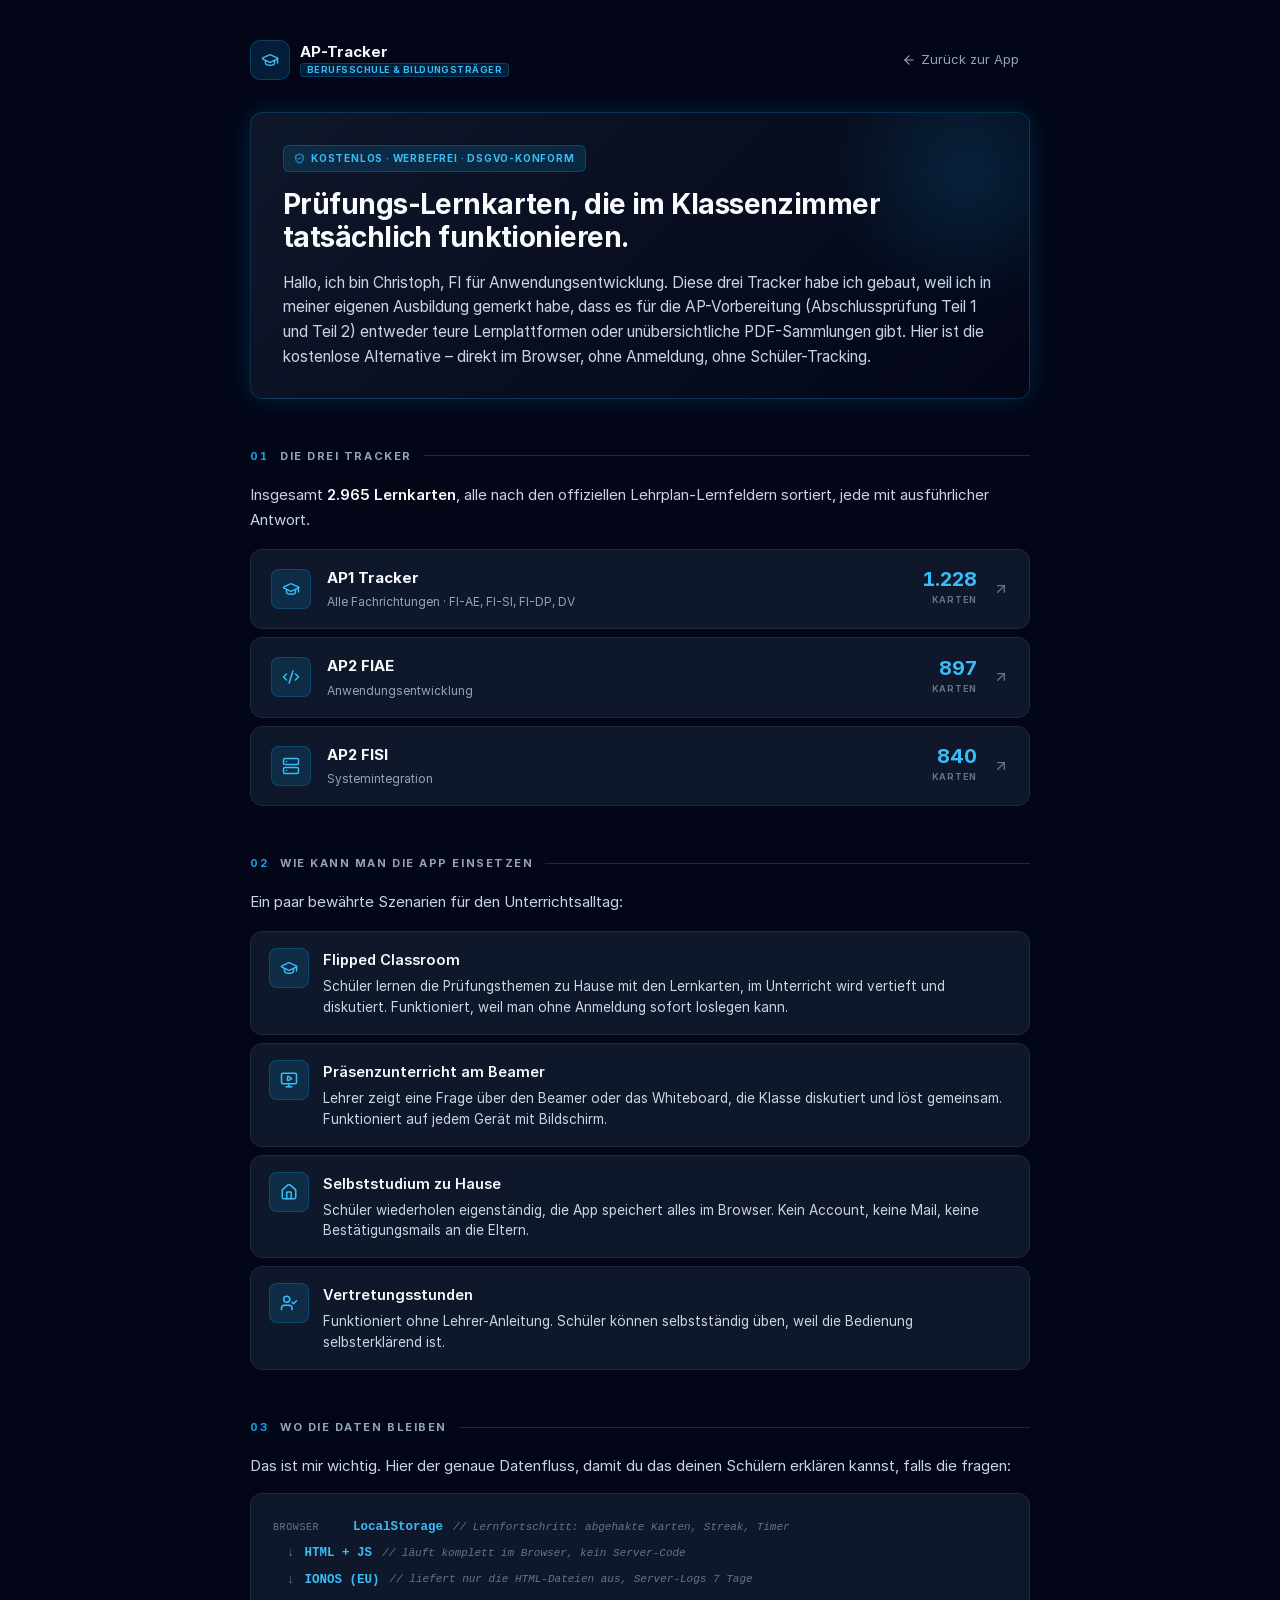
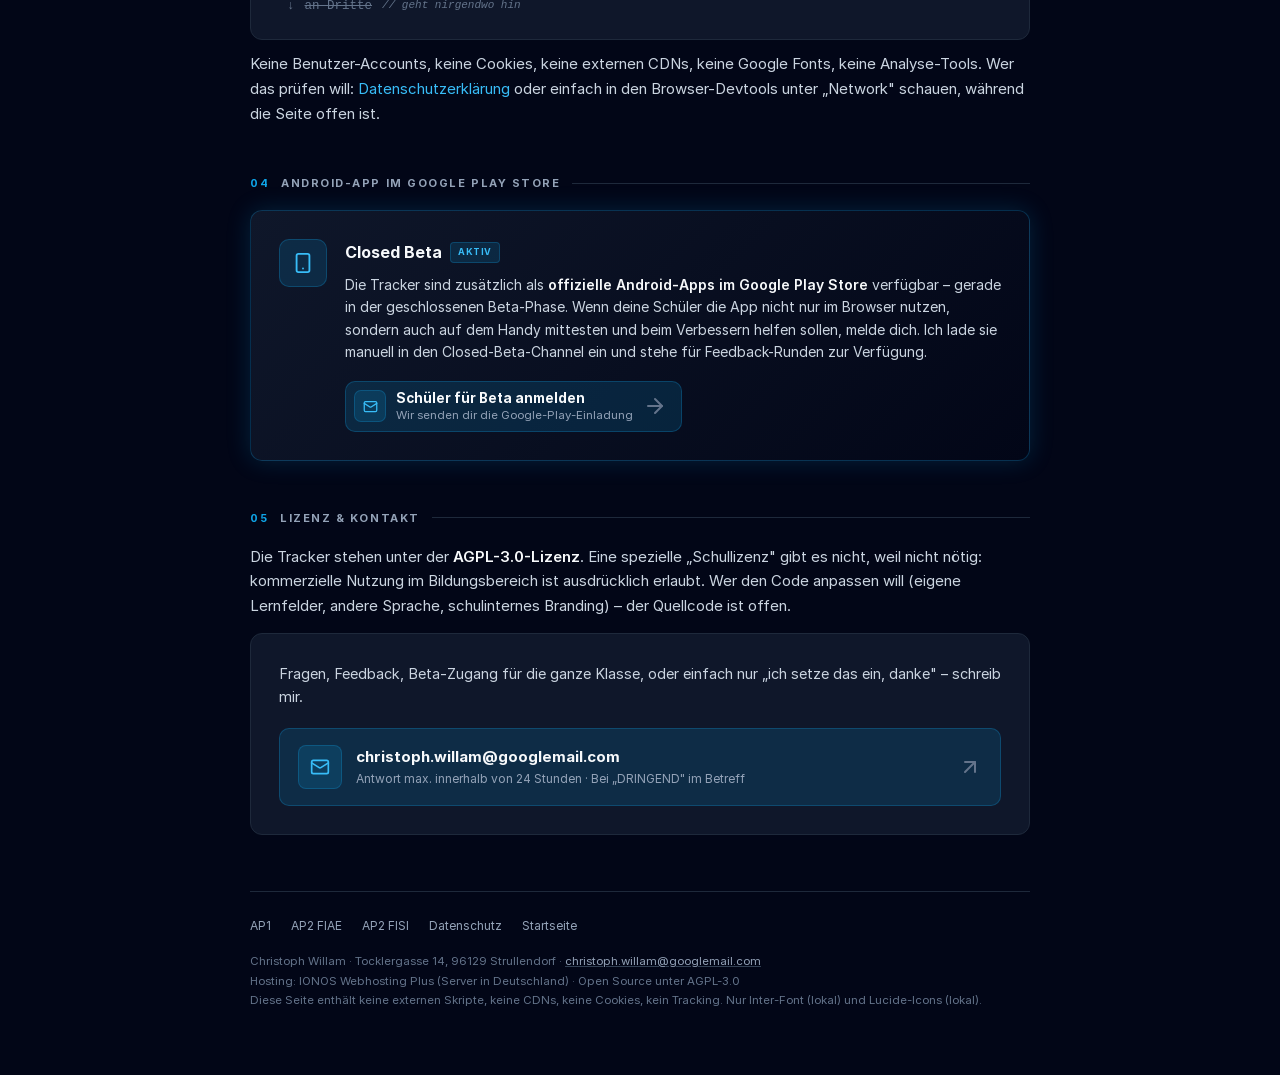
==== bildungseinrichtungen.html @ 8736fc3e "feat(legal+infra): IHK-audit, bildungseinrichtungen.html, Bug-Button + Issue-Templates IHK-Audit (al" ====
<!DOCTYPE html>
<html lang="de">
<head>
    <meta charset="UTF-8">
    <meta name="viewport" content="width=device-width, initial-scale=1.0">
    <title>AP-Tracker für Berufsschulen & Bildungsträger</title>
    <meta name="description" content="Kostenlose, werbefreie Prüfungs-Lernkarten für den Berufsschul-Unterricht. 1.228 AP1-Fragen, 897 AP2-FIAE, 840 AP2-FISI. Open Source, DSGVO-konform, läuft komplett im Browser.">
    <meta name="author" content="Christoph Willam">
    <style>
        @font-face {
            font-family: 'Inter';
            font-style: normal;
            font-weight: 400;
            font-display: swap;
            src: url('assets/fonts/Inter-Regular.woff2') format('woff2');
        }
        @font-face {
            font-family: 'Inter';
            font-style: normal;
            font-weight: 600;
            font-display: swap;
            src: url('assets/fonts/Inter-SemiBold.woff2') format('woff2');
        }
        @font-face {
            font-family: 'Inter';
            font-style: normal;
            font-weight: 700;
            font-display: swap;
            src: url('assets/fonts/Inter-Bold.woff2') format('woff2');
        }

        * { box-sizing: border-box; }

        :root {
            --bg: #020617;
            --card: #0f172a;
            --card-2: #131a2a;
            --border: #1e293b;
            --border-2: #334155;
            --text: #f8fafc;
            --text-muted: #cbd5e1;
            --text-dim: #94a3b8;
            --text-faint: #64748b;
            --accent: #0ea5e9;
            --accent-2: #38bdf8;
            --accent-3: #7dd3fc;
            --accent-bg: rgba(14, 165, 233, 0.15);
            --accent-bg-2: rgba(14, 165, 233, 0.22);
            --accent-border-2: rgba(14, 165, 233, 0.25);
            --accent-glow: rgba(14, 165, 233, 0.18);
        }

        html, body {
            background-color: var(--bg);
            color: var(--text);
        }

        body {
            font-family: 'Inter', -apple-system, BlinkMacSystemFont, sans-serif;
            font-size: 15px;
            line-height: 1.65;
            margin: 0;
            padding: 0;
            -webkit-font-smoothing: antialiased;
        }

        .container {
            max-width: 820px;
            margin: 0 auto;
            padding: 40px 20px 64px;
        }

        /* === Unified icon-box (matches AP1 tracker) === */
        .icon-box {
            width: 40px;
            height: 40px;
            background: var(--accent-bg);
            border: 1px solid var(--accent-border-2);
            border-radius: 8px;
            display: flex;
            align-items: center;
            justify-content: center;
            color: var(--accent-2);
            flex-shrink: 0;
        }
        .icon-box svg { width: 18px; height: 18px; }
        .icon-box.compact { width: 28px; height: 28px; border-radius: 6px; }
        .icon-box.compact svg { width: 14px; height: 14px; }

        /* === Top bar - matches AP1 tracker logo style === */
        .topbar {
            display: flex;
            align-items: center;
            justify-content: space-between;
            gap: 12px;
            margin-bottom: 32px;
        }
        .topbar .brand {
            display: flex;
            align-items: center;
            gap: 10px;
            color: var(--text);
            text-decoration: none;
        }
        .topbar .brand .icon {
            width: 40px;
            height: 40px;
            background: var(--accent-bg);
            border: 1px solid var(--accent-border-2);
            border-radius: 10px;
            display: flex;
            align-items: center;
            justify-content: center;
            color: var(--accent-2);
        }
        .topbar .brand .icon svg { width: 18px; height: 18px; }
        .topbar .brand .text { display: flex; flex-direction: column; line-height: 1.2; }
        .topbar .brand .name {
            font-weight: 700;
            font-size: 15px;
            color: var(--text);
        }
        .topbar .brand .badge {
            display: inline-block;
            padding: 1px 6px;
            background: var(--accent-bg);
            border: 1px solid var(--accent-border-2);
            color: var(--accent-2);
            border-radius: 4px;
            font-size: 9px;
            font-weight: 800;
            text-transform: uppercase;
            letter-spacing: 0.05em;
            margin-top: 2px;
            align-self: flex-start;
        }
        .topbar .back {
            color: var(--text-dim);
            text-decoration: none;
            font-size: 13px;
            display: inline-flex;
            align-items: center;
            gap: 5px;
            padding: 6px 10px;
            border-radius: 6px;
            border: 1px solid transparent;
        }
        .topbar .back:hover { color: var(--text); border-color: var(--border); }
        .topbar .back svg { width: 14px; height: 14px; }

        /* === Hero === */
        .hero {
            background: linear-gradient(135deg, #0f172a 0%, #020617 100%);
            border: 1px solid var(--accent-border-2);
            border-radius: 12px;
            padding: 32px 32px 28px;
            margin-bottom: 48px;
            box-shadow: 0 0 24px var(--accent-glow);
            position: relative;
            overflow: hidden;
        }
        .hero::before {
            content: '';
            position: absolute;
            top: -80px;
            right: -80px;
            width: 280px;
            height: 280px;
            background: radial-gradient(circle, rgba(14, 165, 233, 0.15) 0%, transparent 70%);
            pointer-events: none;
        }
        .hero .label {
            display: inline-flex;
            align-items: center;
            gap: 6px;
            padding: 4px 10px;
            background: var(--accent-bg);
            border: 1px solid var(--accent-border-2);
            color: var(--accent-2);
            border-radius: 6px;
            font-size: 10px;
            font-weight: 800;
            text-transform: uppercase;
            letter-spacing: 0.08em;
            margin-bottom: 16px;
            position: relative;
        }
        .hero .label svg { width: 11px; height: 11px; }
        .hero h1 {
            font-size: 28px;
            font-weight: 700;
            line-height: 1.2;
            letter-spacing: -0.02em;
            margin: 0 0 16px 0;
            color: var(--text);
            position: relative;
        }
        .hero .lede {
            font-size: 15.5px;
            line-height: 1.6;
            color: var(--text-muted);
            margin: 0;
            position: relative;
        }
        .hero .lede strong { color: var(--text); font-weight: 600; }

        /* === Section base === */
        section {
            margin-top: 48px;
        }
        section h2 {
            font-size: 11px;
            font-weight: 800;
            letter-spacing: 0.14em;
            text-transform: uppercase;
            color: var(--text-dim);
            margin: 0 0 18px 0;
            display: flex;
            align-items: center;
            gap: 12px;
        }
        section h2::after {
            content: '';
            flex: 1;
            height: 1px;
            background: var(--border);
        }
        section h2 .num {
            color: var(--accent);
            font-variant-numeric: tabular-nums;
        }
        section p {
            color: var(--text-muted);
            margin: 0 0 14px 0;
        }
        section p strong { color: var(--text); font-weight: 600; }
        section a {
            color: var(--accent-2);
            text-decoration: none;
        }
        section a:hover { color: var(--accent-3); text-decoration: underline; }

        /* === Tracker list === */
        .tracker-list {
            display: flex;
            flex-direction: column;
            gap: 8px;
        }
        a.tracker-item {
            background-color: var(--card);
            border: 1px solid var(--border);
            border-radius: 12px;
            padding: 16px 20px;
            display: grid;
            grid-template-columns: 40px 1fr auto auto;
            align-items: center;
            gap: 16px;
            text-decoration: none;
            color: inherit;
            transition: all 0.2s;
        }
        a.tracker-item:hover {
            border-color: var(--accent-border-2);
            background-color: var(--card-2);
        }
        a.tracker-item:hover .arrow { color: var(--accent-2); }
        .tracker-item .name {
            font-weight: 700;
            color: var(--text);
            font-size: 15px;
        }
        .tracker-item .name small {
            display: block;
            font-weight: 400;
            color: var(--text-dim);
            font-size: 12px;
            margin-top: 2px;
        }
        .tracker-item .count {
            text-align: right;
            font-variant-numeric: tabular-nums;
        }
        .tracker-item .count .num {
            display: block;
            font-size: 20px;
            font-weight: 700;
            color: var(--accent-2);
            line-height: 1;
        }
        .tracker-item .count .lbl {
            display: block;
            font-size: 9px;
            font-weight: 700;
            color: var(--text-faint);
            text-transform: uppercase;
            letter-spacing: 0.08em;
            margin-top: 4px;
        }
        .tracker-item .arrow {
            color: var(--text-faint);
            display: flex;
            transition: all 0.2s;
        }
        .tracker-item .arrow svg { width: 16px; height: 16px; }

        /* === Scenarios === */
        .scenarios {
            display: flex;
            flex-direction: column;
            gap: 8px;
        }
        .scenario {
            background-color: var(--card);
            border: 1px solid var(--border);
            border-radius: 12px;
            padding: 16px 18px;
            display: grid;
            grid-template-columns: 40px 1fr;
            gap: 14px;
            align-items: start;
        }
        .scenario h4 {
            margin: 0 0 4px 0;
            font-size: 14.5px;
            font-weight: 600;
            color: var(--text);
        }
        .scenario p {
            margin: 0;
            font-size: 13.5px;
            color: var(--text-muted);
            line-height: 1.55;
        }

        /* === Data flow === */
        .dataflow {
            background-color: var(--card);
            border: 1px solid var(--border);
            border-radius: 12px;
            padding: 20px 22px;
            margin: 12px 0;
            font-family: ui-monospace, SFMono-Regular, Menlo, Monaco, "Cascadia Code", "Courier New", monospace;
            font-size: 12.5px;
            line-height: 2.1;
            color: var(--text-muted);
            overflow-x: auto;
        }
        .dataflow .row {
            display: flex;
            align-items: center;
            gap: 10px;
            white-space: nowrap;
        }
        .dataflow .row.indent { padding-left: 14px; }
        .dataflow .arrow { color: var(--text-faint); }
        .dataflow .here { color: var(--accent-2); font-weight: 600; }
        .dataflow .away {
            color: var(--text-faint);
            text-decoration: line-through;
            text-decoration-color: var(--text-faint);
        }
        .dataflow .lbl {
            color: var(--text-faint);
            font-size: 10px;
            text-transform: uppercase;
            letter-spacing: 0.06em;
            min-width: 70px;
            display: inline-block;
        }
        .dataflow .desc {
            color: var(--text-faint);
            font-size: 11px;
            font-style: italic;
        }

        /* === Google Play section === */
        .play-section {
            background: linear-gradient(135deg, #0f172a 0%, #020617 100%);
            border: 1px solid var(--accent-border-2);
            border-radius: 12px;
            padding: 28px;
            display: grid;
            grid-template-columns: 48px 1fr;
            gap: 18px;
            align-items: start;
            box-shadow: 0 0 24px var(--accent-glow);
        }
        .play-section .icon-box { width: 48px; height: 48px; border-radius: 10px; }
        .play-section .icon-box svg { width: 22px; height: 22px; }
        .play-section h3 {
            margin: 0 0 8px 0;
            font-size: 16px;
            font-weight: 700;
            color: var(--text);
            display: flex;
            align-items: center;
            gap: 8px;
            flex-wrap: wrap;
        }
        .play-section h3 .tag {
            display: inline-block;
            padding: 2px 7px;
            background: var(--accent-bg);
            border: 1px solid var(--accent-border-2);
            color: var(--accent-2);
            border-radius: 4px;
            font-size: 9px;
            font-weight: 800;
            text-transform: uppercase;
            letter-spacing: 0.06em;
        }
        .play-section p {
            margin: 0 0 18px 0;
            font-size: 14px;
            color: var(--text-muted);
            line-height: 1.6;
        }
        .play-section p strong { color: var(--text); font-weight: 600; }

        /* === Contact === */
        .contact {
            background-color: var(--card);
            border: 1px solid var(--border);
            border-radius: 12px;
            padding: 28px;
            display: flex;
            flex-direction: column;
            gap: 20px;
        }
        .contact-text { margin: 0; }
        .contact-text p { margin: 0; color: var(--text-muted); font-size: 14.5px; line-height: 1.6; }
        .contact-cta {
            display: flex;
            align-items: center;
            gap: 14px;
            padding: 16px 18px;
            background: var(--accent-bg);
            border: 1px solid var(--accent-border-2);
            border-radius: 10px;
            text-decoration: none;
            color: var(--text);
            transition: all 0.2s;
            min-width: 0;
        }
        .contact-cta:hover {
            background: var(--accent-bg-2);
            border-color: var(--accent-2);
            text-decoration: none;
            transform: translateY(-1px);
        }
        .contact-cta .icon-box { width: 44px; height: 44px; border-radius: 8px; flex-shrink: 0; }
        .contact-cta .icon-box svg { width: 20px; height: 20px; }
        .contact-cta-text {
            flex: 1;
            min-width: 0;
            display: flex;
            flex-direction: column;
            line-height: 1.3;
        }
        .contact-cta .title {
            font-size: 15px;
            font-weight: 700;
            color: var(--text);
            word-break: break-all;
        }
        .contact-cta .sub {
            font-size: 12px;
            color: var(--text-dim);
            margin-top: 4px;
            line-height: 1.4;
        }
        .contact-cta .arrow {
            color: var(--text-faint);
            transition: all 0.2s;
            flex-shrink: 0;
        }
        .contact-cta .arrow svg { width: 18px; height: 18px; }
        .contact-cta:hover .arrow { color: var(--accent-2); transform: translateX(2px); }

        /* === Unified action button (small, same style for both) === */
        .action {
            display: inline-flex;
            align-items: center;
            gap: 10px;
            padding: 8px 14px 8px 8px;
            background: var(--accent-bg);
            border: 1px solid var(--accent-border-2);
            border-radius: 10px;
            text-decoration: none;
            color: var(--text);
            transition: all 0.2s;
            font-size: 13px;
            font-weight: 600;
        }
        .action:hover {
            background: var(--accent-bg-2);
            border-color: var(--accent-2);
            text-decoration: none;
        }
        .action .icon-box { width: 32px; height: 32px; border-radius: 7px; }
        .action .icon-box svg { width: 15px; height: 15px; }
        .action .text {
            display: flex;
            flex-direction: column;
            line-height: 1.25;
        }
        .action .title { font-size: 13.5px; font-weight: 700; color: var(--text); }
        .action .sub { font-size: 11.5px; font-weight: 400; color: var(--text-dim); margin-top: 1px; }
        .action .arrow { color: var(--text-faint); transition: all 0.2s; flex-shrink: 0; }
        .action .arrow svg { width: 14px; height: 14px; }
        .action:hover .arrow { color: var(--accent-2); transform: translateX(2px); }

        /* === Footer === */
        footer {
            margin-top: 56px;
            padding-top: 24px;
            border-top: 1px solid var(--border);
            font-size: 12px;
            color: var(--text-dim);
        }
        footer .links {
            display: flex;
            flex-wrap: wrap;
            gap: 8px 20px;
            margin-bottom: 16px;
        }
        footer .links a {
            color: var(--text-dim);
            text-decoration: none;
        }
        footer .links a:hover { color: var(--text); }
        footer .meta {
            color: var(--text-faint);
            line-height: 1.7;
            font-size: 11.5px;
        }
        footer .meta a { color: var(--text-dim); text-decoration: underline; text-decoration-color: var(--border-2); }
        footer .meta a:hover { color: var(--text-muted); }

        @media (max-width: 640px) {
            .container { padding: 24px 14px 40px; }
            .topbar { flex-direction: column; align-items: flex-start; gap: 10px; }
            .hero { padding: 24px 20px 20px; }
            .hero h1 { font-size: 23px; }
            .hero .lede { font-size: 14.5px; }
            a.tracker-item { grid-template-columns: 40px 1fr; padding: 12px 14px; gap: 12px; }
            .tracker-item .count { grid-column: 2 / 3; text-align: left; }
            .tracker-item .count .num { display: inline-block; }
            .tracker-item .count .lbl { display: inline-block; margin-left: 6px; }
            .tracker-item .arrow { display: none; }
            .dataflow { font-size: 11.5px; padding: 14px 16px; }
            .scenario { padding: 12px 14px; }
            .play-section { padding: 20px; grid-template-columns: 40px 1fr; gap: 14px; }
            .play-section .icon-box { width: 40px; height: 40px; }
            .play-section .icon-box svg { width: 18px; height: 18px; }
            .contact { padding: 20px; gap: 16px; }
            .contact-cta { padding: 14px 16px; gap: 12px; }
            .contact-cta .icon-box { width: 40px; height: 40px; }
            .contact-cta .icon-box svg { width: 18px; height: 18px; }
            .contact-cta .title { font-size: 14px; }
            .contact-cta .sub { font-size: 11.5px; }
            section h2 { font-size: 10.5px; }
        }
    </style>
</head>
<body>
    <div class="container">
        <div class="topbar">
            <a href="index.html" class="brand">
                <span class="icon"><i data-lucide="graduation-cap"></i></span>
                <span class="text">
                    <span class="name">AP-Tracker</span>
                    <span class="badge">Berufsschule &amp; Bildungsträger</span>
                </span>
            </a>
            <a href="index.html" class="back">
                <i data-lucide="arrow-left"></i> Zurück zur App
            </a>
        </div>

        <div class="hero">
            <span class="label">
                <i data-lucide="shield-check"></i>
                Kostenlos · Werbefrei · DSGVO-konform
            </span>
            <h1>Prüfungs-Lernkarten, die im Klassenzimmer tatsächlich funktionieren.</h1>
            <p class="lede">
                Hallo, ich bin Christoph, FI für Anwendungsentwicklung. Diese drei Tracker habe ich gebaut, weil ich in meiner eigenen Ausbildung gemerkt habe, dass es für die AP-Vorbereitung (Abschlussprüfung Teil 1 und Teil 2) entweder teure Lernplattformen oder unübersichtliche PDF-Sammlungen gibt. Hier ist die kostenlose Alternative – direkt im Browser, ohne Anmeldung, ohne Schüler-Tracking.
            </p>
        </div>

        <section>
            <h2><span class="num">01</span>Die drei Tracker</h2>
            <p style="margin-bottom: 16px;">Insgesamt <strong>2.965 Lernkarten</strong>, alle nach den offiziellen Lehrplan-Lernfeldern sortiert, jede mit ausführlicher Antwort.</p>
            <div class="tracker-list">
                <a class="tracker-item" href="https://ap1.cwillam.de/" target="_blank" rel="noopener">
                    <div class="icon-box"><i data-lucide="graduation-cap"></i></div>
                    <div class="name">AP1 Tracker<small>Alle Fachrichtungen · FI-AE, FI-SI, FI-DP, DV</small></div>
                    <div class="count"><span class="num">1.228</span><span class="lbl">Karten</span></div>
                    <div class="arrow"><i data-lucide="arrow-up-right"></i></div>
                </a>
                <a class="tracker-item" href="https://ap2.cwillam.de/" target="_blank" rel="noopener">
                    <div class="icon-box"><i data-lucide="code-2"></i></div>
                    <div class="name">AP2 FIAE<small>Anwendungsentwicklung</small></div>
                    <div class="count"><span class="num">897</span><span class="lbl">Karten</span></div>
                    <div class="arrow"><i data-lucide="arrow-up-right"></i></div>
                </a>
                <a class="tracker-item" href="https://ap2-fisi.cwillam.de/" target="_blank" rel="noopener">
                    <div class="icon-box"><i data-lucide="server"></i></div>
                    <div class="name">AP2 FISI<small>Systemintegration</small></div>
                    <div class="count"><span class="num">840</span><span class="lbl">Karten</span></div>
                    <div class="arrow"><i data-lucide="arrow-up-right"></i></div>
                </a>
            </div>
        </section>

        <section>
            <h2><span class="num">02</span>Wie kann man die App einsetzen</h2>
            <p style="margin-bottom: 16px;">Ein paar bewährte Szenarien für den Unterrichtsalltag:</p>
            <div class="scenarios">
                <div class="scenario">
                    <div class="icon-box"><i data-lucide="graduation-cap"></i></div>
                    <div>
                        <h4>Flipped Classroom</h4>
                        <p>Schüler lernen die Prüfungsthemen zu Hause mit den Lernkarten, im Unterricht wird vertieft und diskutiert. Funktioniert, weil man ohne Anmeldung sofort loslegen kann.</p>
                    </div>
                </div>
                <div class="scenario">
                    <div class="icon-box"><i data-lucide="monitor-play"></i></div>
                    <div>
                        <h4>Präsenzunterricht am Beamer</h4>
                        <p>Lehrer zeigt eine Frage über den Beamer oder das Whiteboard, die Klasse diskutiert und löst gemeinsam. Funktioniert auf jedem Gerät mit Bildschirm.</p>
                    </div>
                </div>
                <div class="scenario">
                    <div class="icon-box"><i data-lucide="house"></i></div>
                    <div>
                        <h4>Selbststudium zu Hause</h4>
                        <p>Schüler wiederholen eigenständig, die App speichert alles im Browser. Kein Account, keine Mail, keine Bestätigungsmails an die Eltern.</p>
                    </div>
                </div>
                <div class="scenario">
                    <div class="icon-box"><i data-lucide="user-check"></i></div>
                    <div>
                        <h4>Vertretungsstunden</h4>
                        <p>Funktioniert ohne Lehrer-Anleitung. Schüler können selbstständig üben, weil die Bedienung selbsterklärend ist.</p>
                    </div>
                </div>
            </div>
        </section>

        <section>
            <h2><span class="num">03</span>Wo die Daten bleiben</h2>
            <p>Das ist mir wichtig. Hier der genaue Datenfluss, damit du das deinen Schülern erklären kannst, falls die fragen:</p>
            <div class="dataflow">
                <div class="row"><span class="lbl">Browser</span> <span class="here">LocalStorage</span> <span class="desc">// Lernfortschritt: abgehakte Karten, Streak, Timer</span></div>
                <div class="row indent"><span class="arrow">↓</span> <span class="here">HTML + JS</span> <span class="desc">// läuft komplett im Browser, kein Server-Code</span></div>
                <div class="row indent"><span class="arrow">↓</span> <span class="here">IONOS (EU)</span> <span class="desc">// liefert nur die HTML-Dateien aus, Server-Logs 7 Tage</span></div>
                <div class="row indent"><span class="arrow">↓</span> <span class="away">an Dritte</span> <span class="desc">// geht nirgendwo hin</span></div>
            </div>
            <p>Keine Benutzer-Accounts, keine Cookies, keine externen CDNs, keine Google Fonts, keine Analyse-Tools. Wer das prüfen will: <a href="datenschutz.html">Datenschutzerklärung</a> oder einfach in den Browser-Devtools unter „Network" schauen, während die Seite offen ist.</p>
        </section>

        <section>
            <h2><span class="num">04</span>Android-App im Google Play Store</h2>
            <div class="play-section">
                <div class="icon-box"><i data-lucide="smartphone"></i></div>
                <div>
                    <h3>Closed Beta <span class="tag">Aktiv</span></h3>
                    <p>Die Tracker sind zusätzlich als <strong>offizielle Android-Apps im Google Play Store</strong> verfügbar – gerade in der geschlossenen Beta-Phase. Wenn deine Schüler die App nicht nur im Browser nutzen, sondern auch auf dem Handy mittesten und beim Verbessern helfen sollen, melde dich. Ich lade sie manuell in den Closed-Beta-Channel ein und stehe für Feedback-Runden zur Verfügung.</p>
                    <a class="action" href="mailto:christoph.willam@googlemail.com?subject=Google%20Play%20Beta%20%E2%80%93%20Sch%C3%BCler%20sollen%20mitmachen&body=Hallo%20Christoph%2C%0A%0Aich%20m%C3%B6chte%2C%20dass%20meine%20Sch%C3%BCler%20die%20AP-Tracker%20im%20Google%20Play%20Closed-Beta%20mittesten.%0A%0AMeine%20Einrichtung%3A%20%0A%0AKlassen%20%2F%20Fachrichtung%3A%20%0A%0AAnzahl%20Sch%C3%BCler%3A%20%0A%0ALiebe%20Gr%C3%BC%C3%9Fe">
                        <span class="icon-box"><i data-lucide="mail"></i></span>
                        <span class="text">
                            <span class="title">Schüler für Beta anmelden</span>
                            <span class="sub">Wir senden dir die Google-Play-Einladung</span>
                        </span>
                        <i data-lucide="arrow-right" class="arrow"></i>
                    </a>
                </div>
            </div>
        </section>

        <section>
            <h2><span class="num">05</span>Lizenz &amp; Kontakt</h2>
            <p>Die Tracker stehen unter der <strong>AGPL-3.0-Lizenz</strong>. Eine spezielle „Schullizenz" gibt es nicht, weil nicht nötig: kommerzielle Nutzung im Bildungsbereich ist ausdrücklich erlaubt. Wer den Code anpassen will (eigene Lernfelder, andere Sprache, schulinternes Branding) – der Quellcode ist offen.</p>
            <div class="contact">
                <div class="contact-text">
                    <p>Fragen, Feedback, Beta-Zugang für die ganze Klasse, oder einfach nur „ich setze das ein, danke" – schreib mir.</p>
                </div>
                <a class="contact-cta" href="mailto:christoph.willam@googlemail.com?subject=Anfrage%20Berufsschule%20%2F%20Bildungseinrichtung%20AP-Tracker&body=Hallo%20Christoph%2C%0A%0Aich%20interessiere%20mich%20f%C3%BCr%20den%20Einsatz%20der%20AP-Tracker%20im%20Unterricht.%0A%0AMeine%20Einrichtung%3A%20%0A%0AKlassen%20%2F%20Fachrichtung%3A%20%0A%0AVorhaben%20%2F%20Frage%3A%20%0A%0ALiebe%20Gr%C3%BC%C3%9Fe">
                    <div class="icon-box"><i data-lucide="mail"></i></div>
                    <div class="contact-cta-text">
                        <span class="title">christoph.willam@googlemail.com</span>
                        <span class="sub">Antwort max. innerhalb von 24 Stunden · Bei „DRINGEND" im Betreff</span>
                    </div>
                    <i data-lucide="arrow-up-right" class="arrow"></i>
                </a>
            </div>
        </section>

        <footer>
            <div class="links">
                <a href="https://ap1.cwillam.de/">AP1</a>
                <a href="https://ap2.cwillam.de/">AP2 FIAE</a>
                <a href="https://ap2-fisi.cwillam.de/">AP2 FISI</a>
                <a href="datenschutz.html">Datenschutz</a>
                <a href="index.html">Startseite</a>
            </div>
            <div class="meta">
                Christoph Willam · Tocklergasse 14, 96129 Strullendorf · <a href="mailto:christoph.willam@googlemail.com">christoph.willam@googlemail.com</a><br>
                Hosting: IONOS Webhosting Plus (Server in Deutschland) · Open Source unter AGPL-3.0<br>
                Diese Seite enthält keine externen Skripte, keine CDNs, keine Cookies, kein Tracking. Nur Inter-Font (lokal) und Lucide-Icons (lokal).
            </div>
        </footer>
    </div>

    <script src="assets/js/lucide.min.js"></script>
    <script>
        if (window.lucide) {
            lucide.createIcons();
        }
    </script>
</body>
</html>
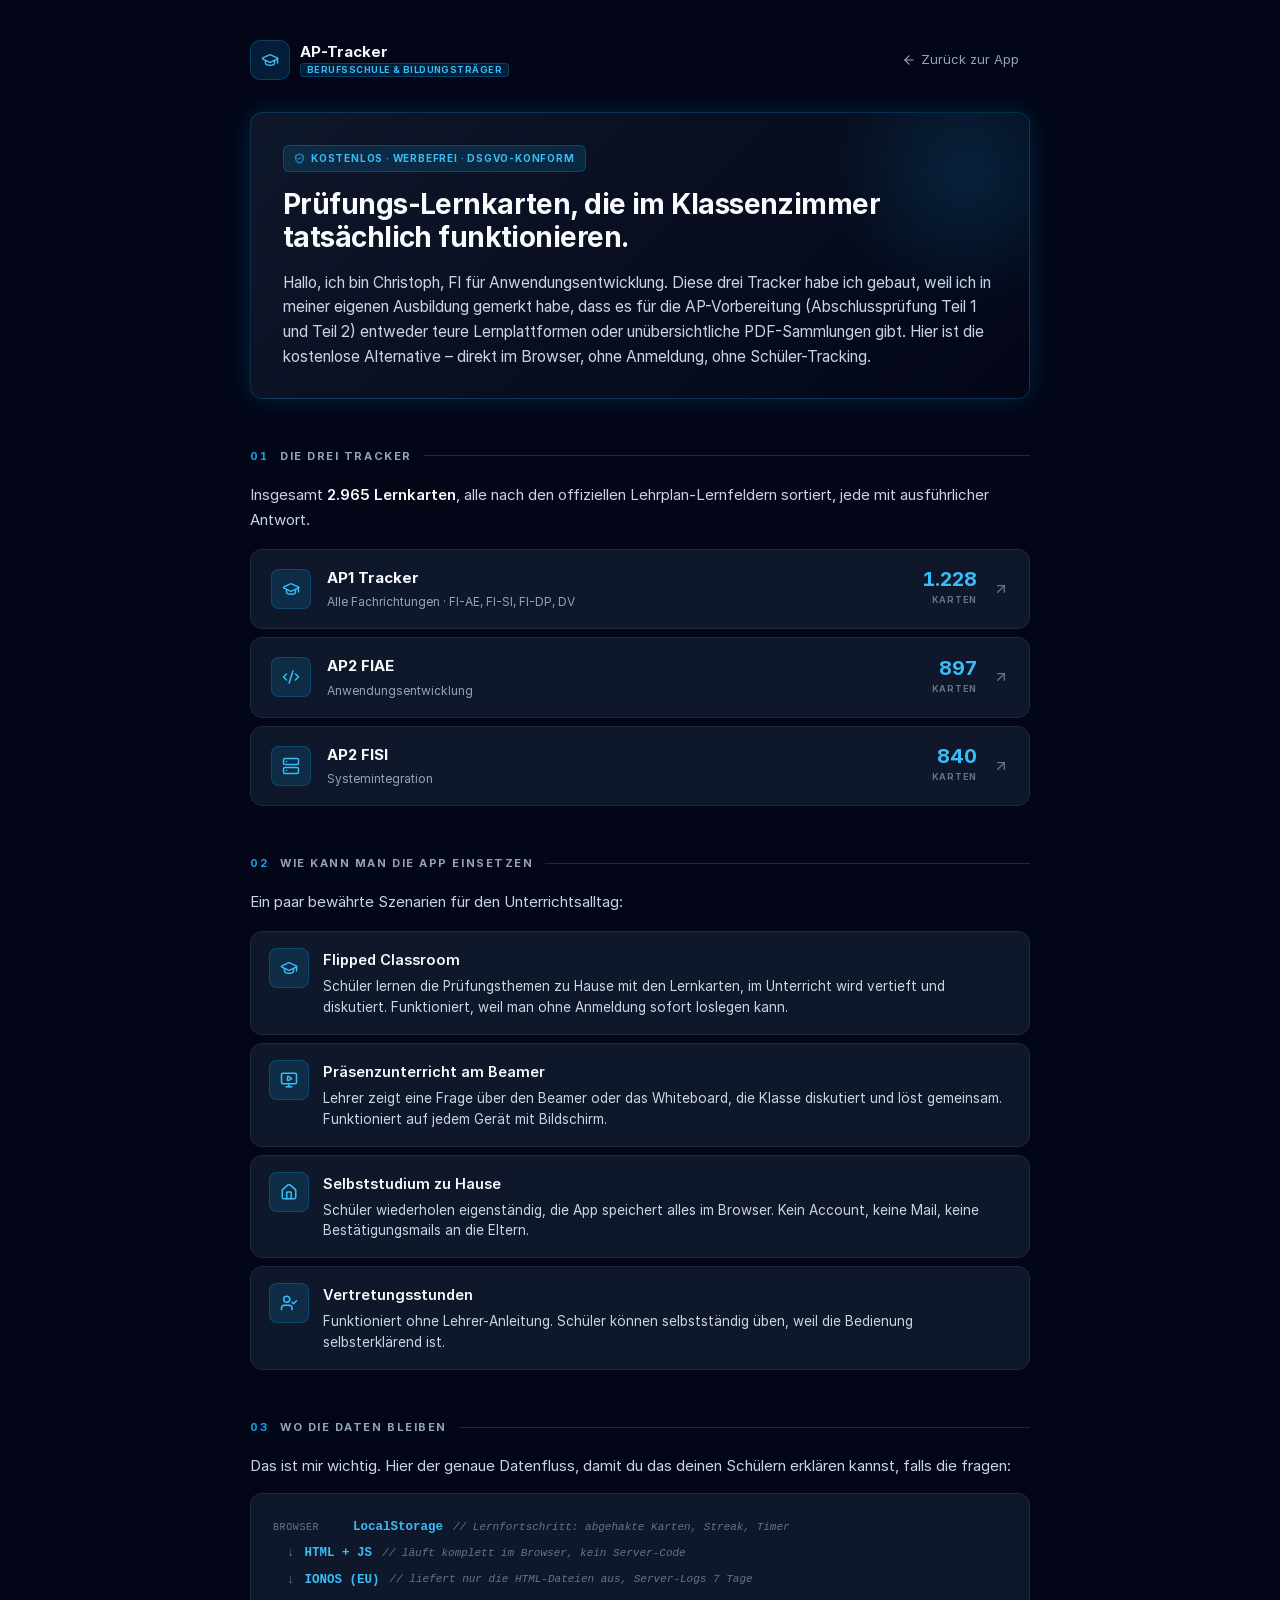
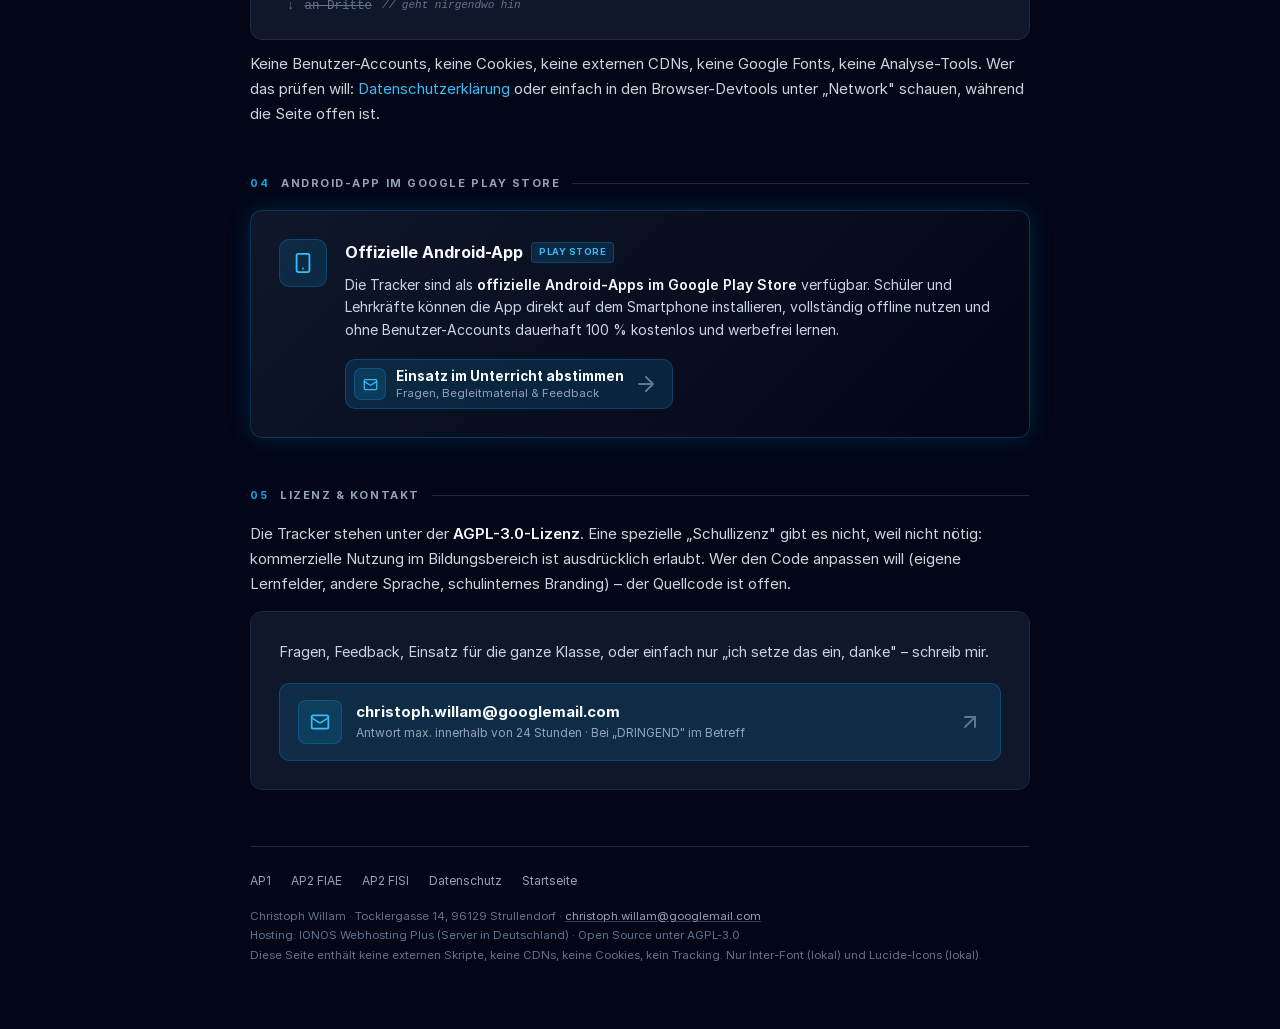
==== commit 1c1d2014: "feat: release v2.7.0 - Play Store Release Vorbereitung & UI-Optimierung" ====
--- a/bildungseinrichtungen.html
+++ b/bildungseinrichtungen.html
@@ -4,6 +4,7 @@
     <meta charset="UTF-8">
     <meta name="viewport" content="width=device-width, initial-scale=1.0">
     <title>AP-Tracker für Berufsschulen & Bildungsträger</title>
+    <link rel="canonical" href="https://ap1.cwillam.de/bildungseinrichtungen.html" />
     <meta name="description" content="Kostenlose, werbefreie Prüfungs-Lernkarten für den Berufsschul-Unterricht. 1.228 AP1-Fragen, 897 AP2-FIAE, 840 AP2-FISI. Open Source, DSGVO-konform, läuft komplett im Browser.">
     <meta name="author" content="Christoph Willam">
     <style>
@@ -666,13 +667,13 @@
             <div class="play-section">
                 <div class="icon-box"><i data-lucide="smartphone"></i></div>
                 <div>
-                    <h3>Closed Beta <span class="tag">Aktiv</span></h3>
-                    <p>Die Tracker sind zusätzlich als <strong>offizielle Android-Apps im Google Play Store</strong> verfügbar – gerade in der geschlossenen Beta-Phase. Wenn deine Schüler die App nicht nur im Browser nutzen, sondern auch auf dem Handy mittesten und beim Verbessern helfen sollen, melde dich. Ich lade sie manuell in den Closed-Beta-Channel ein und stehe für Feedback-Runden zur Verfügung.</p>
-                    <a class="action" href="mailto:christoph.willam@googlemail.com?subject=Google%20Play%20Beta%20%E2%80%93%20Sch%C3%BCler%20sollen%20mitmachen&body=Hallo%20Christoph%2C%0A%0Aich%20m%C3%B6chte%2C%20dass%20meine%20Sch%C3%BCler%20die%20AP-Tracker%20im%20Google%20Play%20Closed-Beta%20mittesten.%0A%0AMeine%20Einrichtung%3A%20%0A%0AKlassen%20%2F%20Fachrichtung%3A%20%0A%0AAnzahl%20Sch%C3%BCler%3A%20%0A%0ALiebe%20Gr%C3%BC%C3%9Fe">
+                    <h3>Offizielle Android-App <span class="tag">Play Store</span></h3>
+                    <p>Die Tracker sind als <strong>offizielle Android-Apps im Google Play Store</strong> verfügbar. Schüler und Lehrkräfte können die App direkt auf dem Smartphone installieren, vollständig offline nutzen und ohne Benutzer-Accounts dauerhaft 100 % kostenlos und werbefrei lernen.</p>
+                    <a class="action" href="mailto:christoph.willam@googlemail.com?subject=Google%20Play%20App%20%E2%80%93%20Einsatz%20im%20Unterricht&body=Hallo%20Christoph%2C%0A%0Aich%20m%C3%B6chte%2C%20dass%20meine%20Sch%C3%BCler%20die%20AP-Tracker%20als%20App%20nutzen.%0A%0AMeine%20Einrichtung%3A%20%0A%0AKlassen%20%2F%20Fachrichtung%3A%20%0A%0AAnzahl%20Sch%C3%BCler%3A%20%0A%0ALiebe%20Gr%C3%BC%C3%9Fe">
                         <span class="icon-box"><i data-lucide="mail"></i></span>
                         <span class="text">
-                            <span class="title">Schüler für Beta anmelden</span>
-                            <span class="sub">Wir senden dir die Google-Play-Einladung</span>
+                            <span class="title">Einsatz im Unterricht abstimmen</span>
+                            <span class="sub">Fragen, Begleitmaterial &amp; Feedback</span>
                         </span>
                         <i data-lucide="arrow-right" class="arrow"></i>
                     </a>
@@ -685,7 +686,7 @@
             <p>Die Tracker stehen unter der <strong>AGPL-3.0-Lizenz</strong>. Eine spezielle „Schullizenz" gibt es nicht, weil nicht nötig: kommerzielle Nutzung im Bildungsbereich ist ausdrücklich erlaubt. Wer den Code anpassen will (eigene Lernfelder, andere Sprache, schulinternes Branding) – der Quellcode ist offen.</p>
             <div class="contact">
                 <div class="contact-text">
-                    <p>Fragen, Feedback, Beta-Zugang für die ganze Klasse, oder einfach nur „ich setze das ein, danke" – schreib mir.</p>
+                    <p>Fragen, Feedback, Einsatz für die ganze Klasse, oder einfach nur „ich setze das ein, danke" – schreib mir.</p>
                 </div>
                 <a class="contact-cta" href="mailto:christoph.willam@googlemail.com?subject=Anfrage%20Berufsschule%20%2F%20Bildungseinrichtung%20AP-Tracker&body=Hallo%20Christoph%2C%0A%0Aich%20interessiere%20mich%20f%C3%BCr%20den%20Einsatz%20der%20AP-Tracker%20im%20Unterricht.%0A%0AMeine%20Einrichtung%3A%20%0A%0AKlassen%20%2F%20Fachrichtung%3A%20%0A%0AVorhaben%20%2F%20Frage%3A%20%0A%0ALiebe%20Gr%C3%BC%C3%9Fe">
                     <div class="icon-box"><i data-lucide="mail"></i></div>
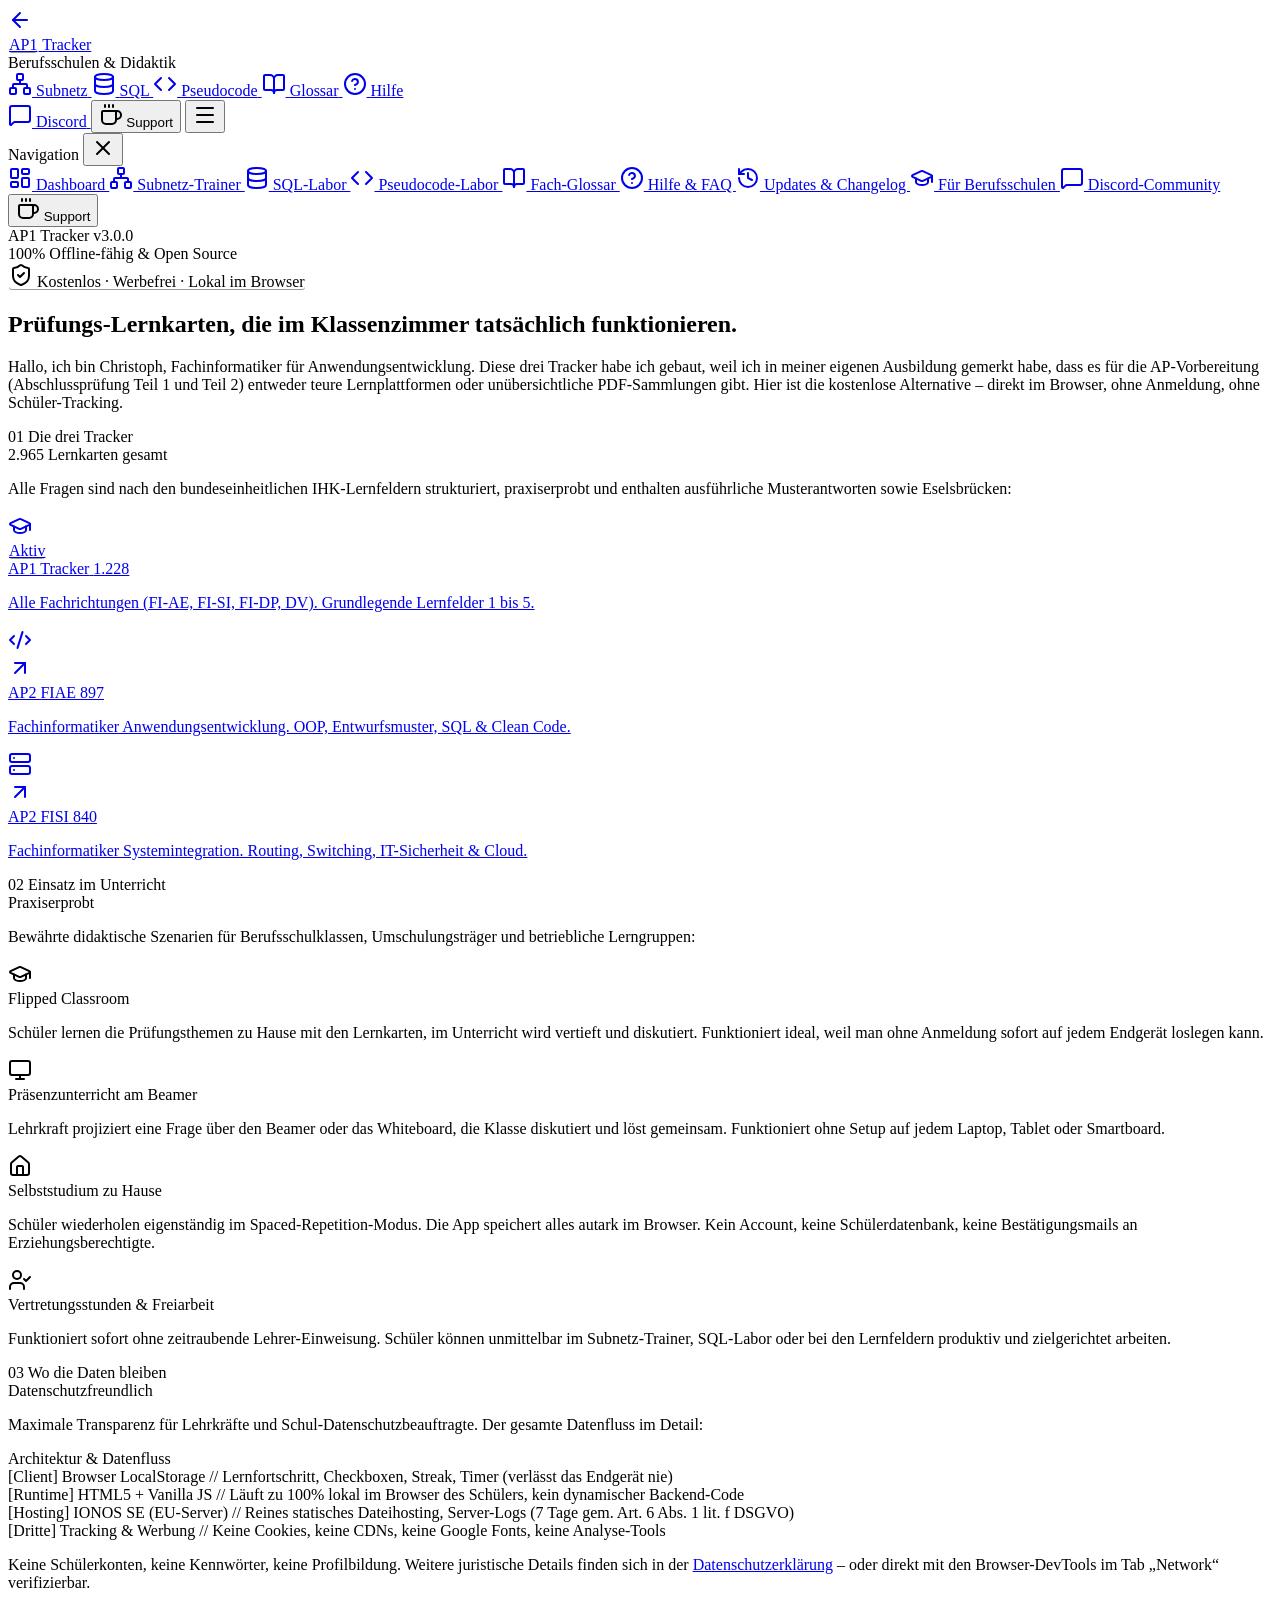
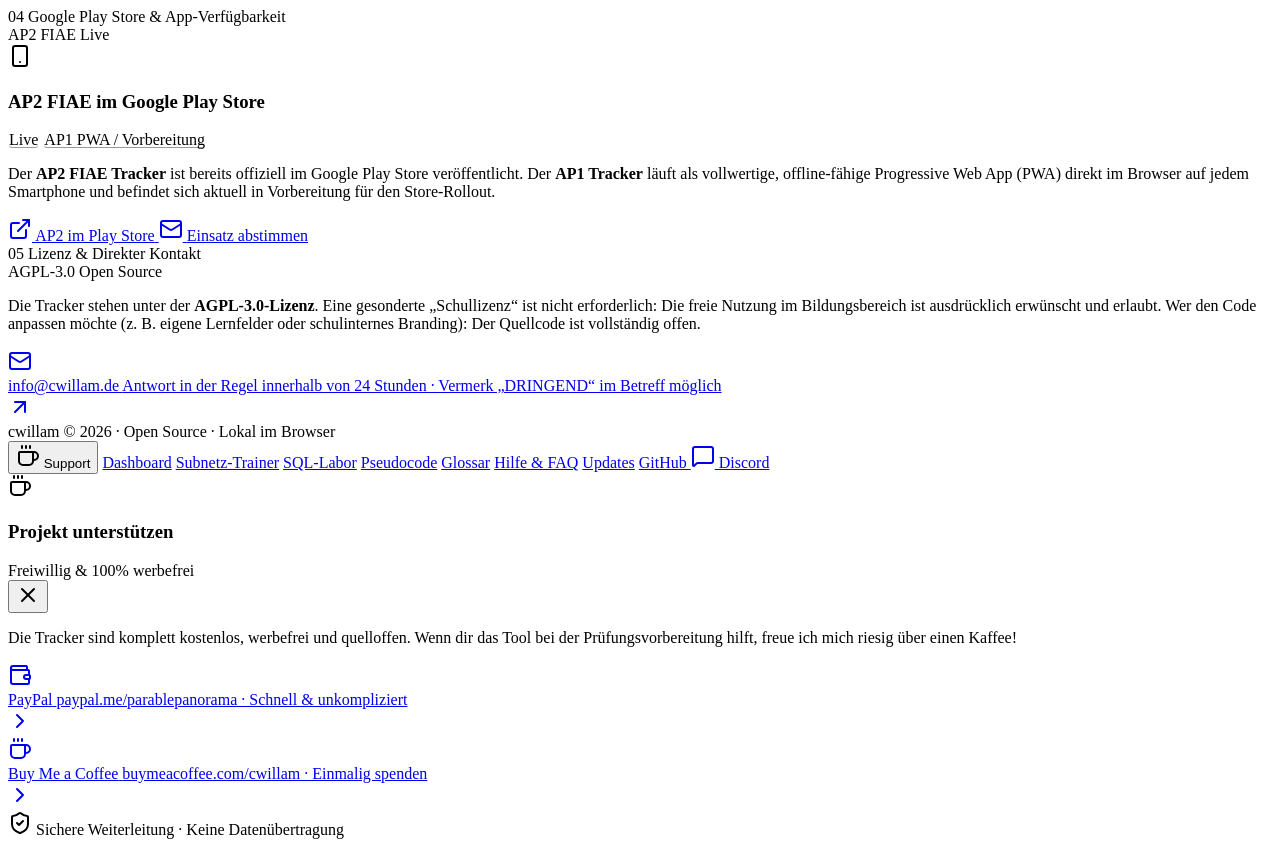
==== commit 0810f373: "feat: release v3.0.0 (Obsidian-Zinc redesign, in-app feedback & UI overhaul)" ====
--- a/bildungseinrichtungen.html
+++ b/bildungseinrichtungen.html
@@ -1,725 +1,768 @@
-<!DOCTYPE html>
-<html lang="de">
-<head>
-    <meta charset="UTF-8">
-    <meta name="viewport" content="width=device-width, initial-scale=1.0">
-    <title>AP-Tracker für Berufsschulen & Bildungsträger</title>
+<!doctype html>
+<html lang="de" class="dark">
+  <head>
+    <meta charset="UTF-8" />
+    <meta name="viewport" content="width=device-width, initial-scale=1.0" />
+    <title>AP-Tracker für Berufsschulen &amp; Bildungsträger | Kostenlos &amp; Open Source</title>
     <link rel="canonical" href="https://ap1.cwillam.de/bildungseinrichtungen.html" />
-    <meta name="description" content="Kostenlose, werbefreie Prüfungs-Lernkarten für den Berufsschul-Unterricht. 1.228 AP1-Fragen, 897 AP2-FIAE, 840 AP2-FISI. Open Source, DSGVO-konform, läuft komplett im Browser.">
-    <meta name="author" content="Christoph Willam">
+    <meta
+      name="description"
+      content="Kostenlose, werbefreie Prüfungs-Lernkarten für den Berufsschul-Unterricht. 1.228 AP1-Fragen, 897 AP2-FIAE, 840 AP2-FISI. Open Source, datenschutzfreundlich, läuft komplett im Browser."
+    />
+    <meta name="author" content="Christoph Willam" />
+
+    <!-- PWA Meta Tags -->
+    <link rel="manifest" href="manifest.json" />
+    <link rel="apple-touch-icon" href="favicon.svg" />
+    <meta name="apple-mobile-web-app-capable" content="yes" />
+    <meta name="apple-mobile-web-app-status-bar-style" content="black-translucent" />
+    <meta name="theme-color" content="#09090b" />
+
+    <!-- Favicon -->
+    <link rel="icon" type="image/svg+xml" href="favicon.svg" />
+
+    <!-- Local Fonts -->
     <style>
-        @font-face {
-            font-family: 'Inter';
-            font-style: normal;
-            font-weight: 400;
-            font-display: swap;
-            src: url('assets/fonts/Inter-Regular.woff2') format('woff2');
+      @font-face {
+        font-family: "Inter";
+        font-style: normal;
+        font-weight: 400;
+        font-display: swap;
+        src: url("assets/fonts/Inter-Regular.woff2") format("woff2");
+      }
+      @font-face {
+        font-family: "Inter";
+        font-style: normal;
+        font-weight: 600;
+        font-display: swap;
+        src: url("assets/fonts/Inter-SemiBold.woff2") format("woff2");
+      }
+      @font-face {
+        font-family: "Inter";
+        font-style: normal;
+        font-weight: 700;
+        font-display: swap;
+        src: url("assets/fonts/Inter-Bold.woff2") format("woff2");
+      }
+    </style>
+
+    <!-- Tailwind CSS (Offline / Local) -->
+    <script src="assets/js/tailwind.js?v=3.0.0"></script>
+    <script>
+      tailwind.config = {
+        darkMode: "class",
+        theme: {
+          extend: {
+            colors: {
+              "dark-bg": "#09090b",
+              "dark-card": "#18181b",
+              "dark-border": "#27272a",
+              "dark-dim": "#3f3f46",
+              "dark-muted": "#a1a1aa",
+              "dark-text": "#f4f4f5",
+              "dark-accent": "#3b82f6",
+              "dark-accent-hover": "#2563eb",
+            },
+            fontFamily: {
+              sans: [
+                "Inter",
+                "-apple-system",
+                "BlinkMacSystemFont",
+                "Segoe UI",
+                "Roboto",
+                "sans-serif",
+              ],
+              mono: [
+                "ui-monospace",
+                "SFMono-Regular",
+                "Menlo",
+                "Monaco",
+                "Consolas",
+                "monospace",
+              ],
+            },
+          },
+        },
+      };
+    </script>
+
+    <style>
+      .kbd-cap {
+        box-shadow: inset 0 -1px 0 0 rgba(0, 0, 0, 0.4);
+        border-radius: 4px;
+        border: 1px solid rgba(255, 255, 255, 0.08);
+      }
+      button, a {
+        -webkit-tap-highlight-color: transparent;
+      }
+      html {
+        scroll-behavior: smooth;
+        scroll-padding-top: 5rem;
+      }
+    </style>
+  </head>
+
+  <body
+    class="flex flex-col min-h-screen bg-dark-bg text-dark-text antialiased selection:bg-blue-600 selection:text-white font-sans"
+  >
+    <!-- ============================================================
+         TOP COMMAND BAR (Hairline Header)
+         ============================================================ -->
+    <!-- ============================================================
+         TOP COMMAND BAR (Hairline Header)
+         ============================================================ -->
+    <header class="sticky top-0 z-40 w-full border-b border-dark-border bg-dark-bg/90 backdrop-blur-md">
+      <div class="max-w-6xl mx-auto px-4 sm:px-6 h-16 flex items-center justify-between gap-4">
+        <!-- Left: Back link & Title -->
+        <div class="flex items-center gap-2 sm:gap-3 shrink-0">
+          <a href="index.html" class="flex items-center gap-2 group focus:outline-none shrink-0" title="Zurück zum Dashboard">
+            <div class="w-8 h-8 rounded-lg border border-dark-border bg-dark-card group-hover:border-blue-500 transition-all flex items-center justify-center text-dark-muted group-hover:text-blue-400">
+              <i data-lucide="arrow-left" class="w-4 h-4 transition-transform group-hover:-translate-x-0.5"></i>
+            </div>
+            <div class="flex items-center gap-1.5">
+              <span class="kbd-cap bg-blue-600/15 border-blue-500/40 text-blue-400 font-bold px-1.5 py-0.5 sm:px-2 sm:py-1 text-xs">AP1</span>
+              <span class="font-bold text-sm sm:text-base tracking-tight text-white group-hover:text-blue-400 transition-colors">Tracker</span>
+            </div>
+          </a>
+          <span class="hidden md:inline-flex items-center font-mono text-[10px] text-dark-dim border border-dark-border rounded px-2 py-0.5 uppercase tracking-wider">
+            Berufsschulen &amp; Didaktik
+          </span>
+        </div>
+
+        <!-- Right: Switcher, Support & Discord -->
+        <div class="flex items-center gap-1.5 sm:gap-3 shrink-0">
+          <div class="hidden lg:flex items-center gap-1.5 border-r border-dark-border pr-3 mr-1">
+            <a href="subnet.html" class="px-2.5 py-1.5 rounded-lg text-xs font-mono text-dark-muted hover:text-white hover:bg-dark-card transition-colors flex items-center gap-1.5" title="Subnetz-Trainer">
+              <i data-lucide="network" class="w-3.5 h-3.5 text-blue-400"></i>
+              <span>Subnetz</span>
+            </a>
+            <a href="sql.html" class="px-2.5 py-1.5 rounded-lg text-xs font-mono text-dark-muted hover:text-white hover:bg-dark-card transition-colors flex items-center gap-1.5" title="SQL-Labor">
+              <i data-lucide="database" class="w-3.5 h-3.5 text-emerald-400"></i>
+              <span>SQL</span>
+            </a>
+            <a href="pseudocode.html" class="px-2.5 py-1.5 rounded-lg text-xs font-mono text-dark-muted hover:text-white hover:bg-dark-card transition-colors flex items-center gap-1.5" title="Pseudocode-Labor">
+              <i data-lucide="code" class="w-3.5 h-3.5 text-purple-400"></i>
+              <span>Pseudocode</span>
+            </a>
+            <a href="glossar.html" class="px-2.5 py-1.5 rounded-lg text-xs font-mono text-dark-muted hover:text-white hover:bg-dark-card transition-colors flex items-center gap-1.5" title="Fach-Glossar">
+              <i data-lucide="book-open" class="w-3.5 h-3.5 text-amber-400"></i>
+              <span>Glossar</span>
+            </a>
+            <a href="help.html" class="px-2.5 py-1.5 rounded-lg text-xs font-mono text-dark-muted hover:text-white hover:bg-dark-card transition-colors flex items-center gap-1.5" title="Hilfe &amp; FAQ">
+              <i data-lucide="help-circle" class="w-3.5 h-3.5 text-sky-400"></i>
+              <span>Hilfe</span>
+            </a>
+          </div>
+
+          <!-- Discord -->
+          <a
+            href="https://discord.gg/5BM5YJadDs"
+            target="_blank"
+            rel="noopener"
+            class="hidden sm:flex px-2.5 py-1.5 rounded-lg border border-dark-border hover:border-[#5865F2]/50 bg-dark-card hover:bg-[#5865F2]/10 text-dark-muted hover:text-white transition-all text-xs items-center gap-1.5"
+            title="Discord-Community"
+          >
+            <i data-lucide="message-square" class="w-4 h-4 text-[#5865F2]"></i>
+            <span class="hidden md:inline font-mono text-[11px]">Discord</span>
+          </a>
+
+          <!-- Support Button -->
+          <button
+            type="button"
+            onclick="openSupportModal()"
+            class="px-2.5 py-1.5 rounded-lg border border-dark-border hover:border-[#FFDD00]/40 bg-dark-card hover:bg-[#FFDD00]/10 text-dark-muted hover:text-[#FFDD00] transition-all text-xs flex items-center gap-1.5 shrink-0"
+            title="Support / Projekt unterstützen"
+          >
+            <i data-lucide="coffee" class="w-4 h-4 text-[#FFDD00]"></i>
+            <span class="hidden sm:inline font-mono text-[11px] font-medium">Support</span>
+          </button>
+
+          <!-- Mobile Hamburger -->
+          <button
+            onclick="toggleMobileMenu()"
+            class="lg:hidden p-2 rounded-lg border border-dark-border bg-dark-card text-dark-muted hover:text-white transition-colors shrink-0"
+            aria-label="Menü öffnen"
+          >
+            <i data-lucide="menu" class="w-4 h-4"></i>
+          </button>
+        </div>
+      </div>
+    </header>
+
+    <!-- Mobile Navigation Drawer -->
+    <div
+      id="mobileMenu"
+      class="fixed inset-0 z-50 bg-black/70 backdrop-blur-sm hidden transition-opacity duration-200"
+      onclick="if(event.target === this) toggleMobileMenu()"
+    >
+      <div class="fixed right-0 top-0 bottom-0 w-72 bg-dark-card border-l border-dark-border p-5 flex flex-col justify-between transform translate-x-full transition-transform duration-300">
+        <div>
+          <div class="flex items-center justify-between pb-4 border-b border-dark-border mb-4">
+            <span class="font-bold text-sm tracking-wide text-white">Navigation</span>
+            <button onclick="toggleMobileMenu()" class="p-1 rounded text-dark-muted hover:text-white">
+              <i data-lucide="x" class="w-5 h-5"></i>
+            </button>
+          </div>
+          <div class="space-y-1 font-mono text-xs">
+            <a href="index.html" class="flex items-center gap-2.5 px-3 py-2 rounded text-dark-muted hover:text-white hover:bg-dark-bg transition-colors">
+              <i data-lucide="layout-dashboard" class="w-4 h-4 text-blue-400"></i> Dashboard
+            </a>
+            <a href="subnet.html" class="flex items-center gap-2.5 px-3 py-2 rounded text-dark-muted hover:text-white hover:bg-dark-bg transition-colors">
+              <i data-lucide="network" class="w-4 h-4 text-blue-400"></i> Subnetz-Trainer
+            </a>
+            <a href="sql.html" class="flex items-center gap-2.5 px-3 py-2 rounded text-dark-muted hover:text-white hover:bg-dark-bg transition-colors">
+              <i data-lucide="database" class="w-4 h-4 text-emerald-400"></i> SQL-Labor
+            </a>
+            <a href="pseudocode.html" class="flex items-center gap-2.5 px-3 py-2 rounded text-dark-muted hover:text-white hover:bg-dark-bg transition-colors">
+              <i data-lucide="code" class="w-4 h-4 text-purple-400"></i> Pseudocode-Labor
+            </a>
+            <a href="glossar.html" class="flex items-center gap-2.5 px-3 py-2 rounded text-dark-muted hover:text-white hover:bg-dark-bg transition-colors">
+              <i data-lucide="book-open" class="w-4 h-4 text-amber-400"></i> Fach-Glossar
+            </a>
+            <a href="help.html" class="flex items-center gap-2.5 px-3 py-2 rounded text-dark-muted hover:text-white hover:bg-dark-bg transition-colors">
+              <i data-lucide="help-circle" class="w-4 h-4 text-sky-400"></i> Hilfe &amp; FAQ
+            </a>
+            <a href="updates.html" class="flex items-center gap-2.5 px-3 py-2 rounded text-dark-muted hover:text-white hover:bg-dark-bg transition-colors">
+              <i data-lucide="history" class="w-4 h-4 text-blue-400"></i> Updates &amp; Changelog
+            </a>
+            <a href="bildungseinrichtungen.html" class="flex items-center gap-2.5 px-3 py-2 rounded bg-teal-500/10 text-teal-400 border border-teal-500/20">
+              <i data-lucide="graduation-cap" class="w-4 h-4 text-teal-400"></i> Für Berufsschulen
+            </a>
+            <a href="https://discord.gg/5BM5YJadDs" target="_blank" rel="noopener" class="flex items-center gap-2.5 px-3 py-2 rounded text-dark-muted hover:text-[#5865F2] hover:bg-dark-bg transition-colors">
+              <i data-lucide="message-square" class="w-4 h-4 text-[#5865F2]"></i> Discord-Community
+            </a>
+            <button onclick="openSupportModal(); toggleMobileMenu();" class="w-full flex items-center gap-2.5 px-3 py-2 rounded text-dark-muted hover:text-[#FFDD00] hover:bg-dark-bg transition-colors text-left">
+              <i data-lucide="coffee" class="w-4 h-4 text-[#FFDD00]"></i> Support
+            </button>
+          </div>
+        </div>
+
+        <div class="pt-4 border-t border-dark-border space-y-2 text-xs font-mono text-dark-dim">
+          <div class="flex items-center justify-between">
+            <span>AP1 Tracker</span>
+            <span class="text-blue-400">v3.0.0</span>
+          </div>
+          <div class="text-[11px] text-dark-dim">
+            100% Offline-fähig &amp; Open Source
+          </div>
+        </div>
+      </div>
+    </div>
+
+    <!-- ============================================================
+         MAIN CONTENT AREA
+         ============================================================ -->
+    <main class="max-w-4xl mx-auto px-4 sm:px-6 py-8 flex-1 w-full space-y-8">
+
+      <!-- ============================================================
+           HERO SECTION
+           ============================================================ -->
+      <section class="bg-dark-card border border-dark-border rounded-xl p-6 sm:p-8 space-y-4 relative overflow-hidden">
+        <div class="flex items-center gap-2">
+          <span class="kbd-cap bg-blue-600/15 border-blue-500/30 text-blue-400 px-2.5 py-0.5 text-[10px] font-mono font-bold flex items-center gap-1.5 uppercase tracking-wider">
+            <i data-lucide="shield-check" class="w-3.5 h-3.5"></i>
+            Kostenlos · Werbefrei · Lokal im Browser
+          </span>
+        </div>
+
+        <h1 class="text-2xl sm:text-3xl font-bold tracking-tight text-white leading-tight">
+          Prüfungs-Lernkarten, die im Klassenzimmer tatsächlich funktionieren.
+        </h1>
+
+        <p class="text-xs sm:text-sm text-dark-muted leading-relaxed max-w-3xl">
+          Hallo, ich bin Christoph, Fachinformatiker für Anwendungsentwicklung. Diese drei Tracker habe ich gebaut, weil ich in meiner eigenen Ausbildung gemerkt habe, dass es für die AP-Vorbereitung (Abschlussprüfung Teil 1 und Teil 2) entweder teure Lernplattformen oder unübersichtliche PDF-Sammlungen gibt. Hier ist die kostenlose Alternative – direkt im Browser, ohne Anmeldung, ohne Schüler-Tracking.
+        </p>
+      </section>
+
+      <!-- ============================================================
+           SECTION 01: DIE DREI TRACKER
+           ============================================================ -->
+      <section class="space-y-4">
+        <div class="flex items-center justify-between pb-2 border-b border-dark-border">
+          <div class="flex items-center gap-2 text-xs font-mono font-bold uppercase tracking-wider text-dark-muted">
+            <span class="text-blue-400">01</span>
+            <span>Die drei Tracker</span>
+          </div>
+          <span class="text-[11px] font-mono text-dark-dim">2.965 Lernkarten gesamt</span>
+        </div>
+
+        <p class="text-xs text-dark-muted leading-relaxed">
+          Alle Fragen sind nach den bundeseinheitlichen IHK-Lernfeldern strukturiert, praxiserprobt und enthalten ausführliche Musterantworten sowie Eselsbrücken:
+        </p>
+
+        <div class="grid grid-cols-1 sm:grid-cols-3 gap-3 pt-1">
+          <!-- AP1 Tracker (Aktuell) -->
+          <a
+            href="index.html"
+            class="p-4 rounded-xl bg-dark-card border border-blue-500/50 hover:border-blue-400 transition-all group flex flex-col justify-between gap-4 shadow-sm"
+          >
+            <div class="flex items-start justify-between">
+              <div class="w-10 h-10 rounded-lg bg-blue-600/15 border border-blue-500/30 flex items-center justify-center text-blue-400">
+                <i data-lucide="graduation-cap" class="w-5 h-5"></i>
+              </div>
+              <span class="kbd-cap bg-blue-600/20 border-blue-500/40 text-blue-400 font-mono text-[9px] px-1.5 py-0.2 font-bold">Aktiv</span>
+            </div>
+            <div>
+              <div class="flex items-baseline justify-between mb-1">
+                <span class="font-bold text-white text-sm group-hover:text-blue-400 transition-colors">AP1 Tracker</span>
+                <span class="font-mono text-xs font-bold text-blue-400">1.228</span>
+              </div>
+              <p class="text-[11px] text-dark-muted leading-snug">
+                Alle Fachrichtungen (FI-AE, FI-SI, FI-DP, DV). Grundlegende Lernfelder 1 bis 5.
+              </p>
+            </div>
+          </a>
+
+          <!-- AP2 FIAE -->
+          <a
+            href="https://ap2.cwillam.de/"
+            target="_blank"
+            rel="noopener"
+            class="p-4 rounded-xl bg-dark-card border border-dark-border hover:border-purple-500/50 transition-all group flex flex-col justify-between gap-4"
+          >
+            <div class="flex items-start justify-between">
+              <div class="w-10 h-10 rounded-lg bg-purple-600/15 border border-purple-500/30 flex items-center justify-center text-purple-400">
+                <i data-lucide="code-2" class="w-5 h-5"></i>
+              </div>
+              <i data-lucide="arrow-up-right" class="w-4 h-4 text-dark-dim group-hover:text-purple-400 transition-colors"></i>
+            </div>
+            <div>
+              <div class="flex items-baseline justify-between mb-1">
+                <span class="font-bold text-white text-sm group-hover:text-purple-400 transition-colors">AP2 FIAE</span>
+                <span class="font-mono text-xs font-bold text-purple-400">897</span>
+              </div>
+              <p class="text-[11px] text-dark-muted leading-snug">
+                Fachinformatiker Anwendungsentwicklung. OOP, Entwurfsmuster, SQL &amp; Clean Code.
+              </p>
+            </div>
+          </a>
+
+          <!-- AP2 FISI -->
+          <a
+            href="https://ap2-fisi.cwillam.de/"
+            target="_blank"
+            rel="noopener"
+            class="p-4 rounded-xl bg-dark-card border border-dark-border hover:border-emerald-500/50 transition-all group flex flex-col justify-between gap-4"
+          >
+            <div class="flex items-start justify-between">
+              <div class="w-10 h-10 rounded-lg bg-emerald-600/15 border border-emerald-500/30 flex items-center justify-center text-emerald-400">
+                <i data-lucide="server" class="w-5 h-5"></i>
+              </div>
+              <i data-lucide="arrow-up-right" class="w-4 h-4 text-dark-dim group-hover:text-emerald-400 transition-colors"></i>
+            </div>
+            <div>
+              <div class="flex items-baseline justify-between mb-1">
+                <span class="font-bold text-white text-sm group-hover:text-emerald-400 transition-colors">AP2 FISI</span>
+                <span class="font-mono text-xs font-bold text-emerald-400">840</span>
+              </div>
+              <p class="text-[11px] text-dark-muted leading-snug">
+                Fachinformatiker Systemintegration. Routing, Switching, IT-Sicherheit &amp; Cloud.
+              </p>
+            </div>
+          </a>
+        </div>
+      </section>
+
+      <!-- ============================================================
+           SECTION 02: DIDAKTISCHE SZENARIEN
+           ============================================================ -->
+      <section class="space-y-4">
+        <div class="flex items-center justify-between pb-2 border-b border-dark-border">
+          <div class="flex items-center gap-2 text-xs font-mono font-bold uppercase tracking-wider text-dark-muted">
+            <span class="text-blue-400">02</span>
+            <span>Einsatz im Unterricht</span>
+          </div>
+          <span class="text-[11px] font-mono text-dark-dim">Praxiserprobt</span>
+        </div>
+
+        <p class="text-xs text-dark-muted leading-relaxed">
+          Bewährte didaktische Szenarien für Berufsschulklassen, Umschulungsträger und betriebliche Lerngruppen:
+        </p>
+
+        <div class="grid grid-cols-1 sm:grid-cols-2 gap-3.5 pt-1">
+          <!-- Scenario 1 -->
+          <div class="p-4 rounded-xl bg-dark-card border border-dark-border space-y-2">
+            <div class="flex items-center gap-2.5 text-blue-400 font-semibold text-xs font-mono">
+              <div class="w-7 h-7 rounded-lg bg-blue-600/15 border border-blue-500/30 flex items-center justify-center shrink-0">
+                <i data-lucide="graduation-cap" class="w-4 h-4"></i>
+              </div>
+              <span>Flipped Classroom</span>
+            </div>
+            <p class="text-xs text-dark-muted leading-relaxed">
+              Schüler lernen die Prüfungsthemen zu Hause mit den Lernkarten, im Unterricht wird vertieft und diskutiert. Funktioniert ideal, weil man ohne Anmeldung sofort auf jedem Endgerät loslegen kann.
+            </p>
+          </div>
+
+          <!-- Scenario 2 -->
+          <div class="p-4 rounded-xl bg-dark-card border border-dark-border space-y-2">
+            <div class="flex items-center gap-2.5 text-purple-400 font-semibold text-xs font-mono">
+              <div class="w-7 h-7 rounded-lg bg-purple-600/15 border border-purple-500/30 flex items-center justify-center shrink-0">
+                <i data-lucide="monitor" class="w-4 h-4"></i>
+              </div>
+              <span>Präsenzunterricht am Beamer</span>
+            </div>
+            <p class="text-xs text-dark-muted leading-relaxed">
+              Lehrkraft projiziert eine Frage über den Beamer oder das Whiteboard, die Klasse diskutiert und löst gemeinsam. Funktioniert ohne Setup auf jedem Laptop, Tablet oder Smartboard.
+            </p>
+          </div>
+
+          <!-- Scenario 3 -->
+          <div class="p-4 rounded-xl bg-dark-card border border-dark-border space-y-2">
+            <div class="flex items-center gap-2.5 text-emerald-400 font-semibold text-xs font-mono">
+              <div class="w-7 h-7 rounded-lg bg-emerald-600/15 border border-emerald-500/30 flex items-center justify-center shrink-0">
+                <i data-lucide="home" class="w-4 h-4"></i>
+              </div>
+              <span>Selbststudium zu Hause</span>
+            </div>
+            <p class="text-xs text-dark-muted leading-relaxed">
+              Schüler wiederholen eigenständig im Spaced-Repetition-Modus. Die App speichert alles autark im Browser. Kein Account, keine Schülerdatenbank, keine Bestätigungsmails an Erziehungsberechtigte.
+            </p>
+          </div>
+
+          <!-- Scenario 4 -->
+          <div class="p-4 rounded-xl bg-dark-card border border-dark-border space-y-2">
+            <div class="flex items-center gap-2.5 text-amber-400 font-semibold text-xs font-mono">
+              <div class="w-7 h-7 rounded-lg bg-amber-600/15 border border-amber-500/30 flex items-center justify-center shrink-0">
+                <i data-lucide="user-check" class="w-4 h-4"></i>
+              </div>
+              <span>Vertretungsstunden &amp; Freiarbeit</span>
+            </div>
+            <p class="text-xs text-dark-muted leading-relaxed">
+              Funktioniert sofort ohne zeitraubende Lehrer-Einweisung. Schüler können unmittelbar im Subnetz-Trainer, SQL-Labor oder bei den Lernfeldern produktiv und zielgerichtet arbeiten.
+            </p>
+          </div>
+        </div>
+      </section>
+
+      <!-- ============================================================
+           SECTION 03: DATENFLUSS & DATENSCHUTZ
+           ============================================================ -->
+      <section class="space-y-4">
+        <div class="flex items-center justify-between pb-2 border-b border-dark-border">
+          <div class="flex items-center gap-2 text-xs font-mono font-bold uppercase tracking-wider text-dark-muted">
+            <span class="text-blue-400">03</span>
+            <span>Wo die Daten bleiben</span>
+          </div>
+          <span class="text-[11px] font-mono text-dark-dim">Datenschutzfreundlich</span>
+        </div>
+
+        <p class="text-xs text-dark-muted leading-relaxed">
+          Maximale Transparenz für Lehrkräfte und Schul-Datenschutzbeauftragte. Der gesamte Datenfluss im Detail:
+        </p>
+
+        <!-- Terminal Box -->
+        <div class="p-4 sm:p-5 rounded-xl bg-dark-card border border-dark-border font-mono text-xs text-dark-muted space-y-2 overflow-x-auto">
+          <div class="flex items-center gap-2 text-dark-dim text-[11px] pb-2 border-b border-dark-border/60">
+            <div class="w-2.5 h-2.5 rounded-full bg-red-500/60"></div>
+            <div class="w-2.5 h-2.5 rounded-full bg-amber-500/60"></div>
+            <div class="w-2.5 h-2.5 rounded-full bg-emerald-500/60"></div>
+            <span class="ml-2">Architektur &amp; Datenfluss</span>
+          </div>
+
+          <div class="space-y-1.5 pt-1 text-[11px] leading-relaxed">
+            <div class="flex items-baseline gap-2">
+              <span class="text-blue-400 font-bold w-24 shrink-0">[Client]</span>
+              <span class="text-dark-text font-semibold">Browser LocalStorage</span>
+              <span class="text-dark-dim">// Lernfortschritt, Checkboxen, Streak, Timer (verlässt das Endgerät nie)</span>
+            </div>
+            <div class="flex items-baseline gap-2">
+              <span class="text-purple-400 font-bold w-24 shrink-0">[Runtime]</span>
+              <span class="text-dark-text font-semibold">HTML5 + Vanilla JS</span>
+              <span class="text-dark-dim">// Läuft zu 100% lokal im Browser des Schülers, kein dynamischer Backend-Code</span>
+            </div>
+            <div class="flex items-baseline gap-2">
+              <span class="text-emerald-400 font-bold w-24 shrink-0">[Hosting]</span>
+              <span class="text-dark-text font-semibold">IONOS SE (EU-Server)</span>
+              <span class="text-dark-dim">// Reines statisches Dateihosting, Server-Logs (7 Tage gem. Art. 6 Abs. 1 lit. f DSGVO)</span>
+            </div>
+            <div class="flex items-baseline gap-2">
+              <span class="text-red-400 font-bold w-24 shrink-0">[Dritte]</span>
+              <span class="text-dark-dim line-through">Tracking &amp; Werbung</span>
+              <span class="text-emerald-400 font-semibold">// Keine Cookies, keine CDNs, keine Google Fonts, keine Analyse-Tools</span>
+            </div>
+          </div>
+        </div>
+
+        <p class="text-xs text-dark-muted leading-relaxed">
+          Keine Schülerkonten, keine Kennwörter, keine Profilbildung. Weitere juristische Details finden sich in der 
+          <a href="datenschutz.html" class="text-blue-400 hover:underline">Datenschutzerklärung</a> – oder direkt mit den Browser-DevTools im Tab „Network“ verifizierbar.
+        </p>
+      </section>
+
+      <!-- ============================================================
+           SECTION 04: GOOGLE PLAY STORE ANDROID APP
+           ============================================================ -->
+      <section class="space-y-4">
+        <div class="flex items-center justify-between pb-2 border-b border-dark-border">
+          <div class="flex items-center gap-2 text-xs font-mono font-bold uppercase tracking-wider text-dark-muted">
+            <span class="text-blue-400">04</span>
+            <span>Google Play Store &amp; App-Verfügbarkeit</span>
+          </div>
+          <span class="text-[11px] font-mono text-dark-dim">AP2 FIAE Live</span>
+        </div>
+
+        <div class="p-5 sm:p-6 rounded-xl bg-dark-card border border-dark-border flex flex-col md:flex-row md:items-center justify-between gap-5">
+          <div class="flex items-start gap-4">
+            <div class="w-12 h-12 rounded-xl bg-purple-600/15 border border-purple-500/30 flex items-center justify-center text-purple-400 shrink-0">
+              <i data-lucide="smartphone" class="w-6 h-6"></i>
+            </div>
+            <div class="space-y-1">
+              <div class="flex items-center gap-2 flex-wrap">
+                <h3 class="text-base font-bold text-white">AP2 FIAE im Google Play Store</h3>
+                <span class="kbd-cap bg-emerald-950/40 border-emerald-500/40 text-emerald-400 font-mono text-[10px] px-2 py-0.5">Live</span>
+                <span class="kbd-cap bg-blue-600/20 border-blue-500/40 text-blue-400 font-mono text-[10px] px-2 py-0.5">AP1 PWA / Vorbereitung</span>
+              </div>
+              <p class="text-xs text-dark-muted leading-relaxed max-w-xl">
+                Der <strong>AP2 FIAE Tracker</strong> ist bereits offiziell im Google Play Store veröffentlicht. Der <strong>AP1 Tracker</strong> läuft als vollwertige, offline-fähige Progressive Web App (PWA) direkt im Browser auf jedem Smartphone und befindet sich aktuell in Vorbereitung für den Store-Rollout.
+              </p>
+            </div>
+          </div>
+
+          <div class="flex flex-col sm:flex-row gap-2 shrink-0">
+            <a
+              href="https://play.google.com/store/apps/details?id=de.cwillam.ap2.tracker"
+              target="_blank"
+              rel="noopener"
+              class="inline-flex items-center justify-center gap-2 px-4 py-2.5 rounded-xl bg-purple-600/20 hover:bg-purple-600/30 text-purple-300 border border-purple-500/40 text-xs font-semibold transition-colors"
+            >
+              <i data-lucide="external-link" class="w-4 h-4"></i>
+              <span>AP2 im Play Store</span>
+            </a>
+            <a
+              href="mailto:info@cwillam.de?subject=Anfrage%20Schule%20%E2%80%93%20Einsatz%20im%20Unterricht&amp;body=Hallo%20Christoph%2C%0A%0Aich%20interessiere%20mich%20f%C3%BCr%20den%20Einsatz%20der%20Tracker%20im%20Unterricht.%0A%0AMeine%20Einrichtung%3A%20%0AKlassen%20%2F%20Fachrichtung%3A%20%0AAnzahl%20Sch%C3%BCler%3A%20%0A%0ALiebe%20Gr%C3%BC%C3%9Fe"
+              class="inline-flex items-center justify-center gap-2 px-4 py-2.5 rounded-xl bg-dark-bg hover:bg-dark-border/40 text-dark-text border border-dark-border text-xs font-semibold transition-colors"
+            >
+              <i data-lucide="mail" class="w-4 h-4 text-blue-400"></i>
+              <span>Einsatz abstimmen</span>
+            </a>
+          </div>
+        </div>
+      </section>
+
+      <!-- ============================================================
+           SECTION 05: LIZENZ & KONTAKT
+           ============================================================ -->
+      <section class="space-y-4">
+        <div class="flex items-center justify-between pb-2 border-b border-dark-border">
+          <div class="flex items-center gap-2 text-xs font-mono font-bold uppercase tracking-wider text-dark-muted">
+            <span class="text-blue-400">05</span>
+            <span>Lizenz &amp; Direkter Kontakt</span>
+          </div>
+          <span class="text-[11px] font-mono text-dark-dim">AGPL-3.0 Open Source</span>
+        </div>
+
+        <p class="text-xs text-dark-muted leading-relaxed">
+          Die Tracker stehen unter der <strong>AGPL-3.0-Lizenz</strong>. Eine gesonderte „Schullizenz“ ist nicht erforderlich: Die freie Nutzung im Bildungsbereich ist ausdrücklich erwünscht und erlaubt. Wer den Code anpassen möchte (z. B. eigene Lernfelder oder schulinternes Branding): Der Quellcode ist vollständig offen.
+        </p>
+
+        <!-- Contact Box -->
+        <a
+          href="mailto:info@cwillam.de?subject=Anfrage%20Berufsschule%20%2F%20Bildungseinrichtung%20AP-Tracker&amp;body=Hallo%20Christoph%2C%0A%0Aich%20interessiere%20mich%20f%C3%BCr%20den%20Einsatz%20der%20AP-Tracker%20im%20Unterricht.%0A%0AMeine%20Einrichtung%3A%20%0A%0AKlassen%20%2F%20Fachrichtung%3A%20%0A%0AVorhaben%20%2F%20Frage%3A%20%0A%0ALiebe%20Gr%C3%BC%C3%9Fe"
+          class="p-5 sm:p-6 rounded-xl bg-dark-card border border-dark-border hover:border-blue-500/40 transition-all flex items-center justify-between gap-4 group"
+        >
+          <div class="flex items-center gap-4 min-w-0">
+            <div class="w-11 h-11 rounded-xl bg-blue-600/15 border border-blue-500/30 flex items-center justify-center text-blue-400 shrink-0 group-hover:scale-105 transition-transform">
+              <i data-lucide="mail" class="w-5 h-5"></i>
+            </div>
+            <div class="min-w-0">
+              <span class="text-sm font-bold text-white block group-hover:text-blue-400 transition-colors truncate">
+                info@cwillam.de
+              </span>
+              <span class="text-xs text-dark-muted block mt-0.5">
+                Antwort in der Regel innerhalb von 24 Stunden · Vermerk „DRINGEND“ im Betreff möglich
+              </span>
+            </div>
+          </div>
+          <i data-lucide="arrow-up-right" class="w-5 h-5 text-dark-dim group-hover:text-blue-400 group-hover:translate-x-0.5 transition-all shrink-0"></i>
+        </a>
+      </section>
+
+    </main>
+
+    <!-- ============================================================
+         FOOTER
+         ============================================================ -->
+    <footer class="border-t border-dark-border mt-auto bg-dark-bg/60 text-xs text-dark-dim font-mono">
+      <div class="max-w-6xl mx-auto px-4 sm:px-6 py-6 flex flex-col sm:flex-row items-center justify-between gap-4">
+        <div class="flex items-center gap-2">
+          <span>cwillam © 2026</span>
+          <span>·</span>
+          <span>Open Source · Lokal im Browser</span>
+        </div>
+        <div class="flex items-center gap-4 flex-wrap justify-center text-dark-muted">
+          <button onclick="openSupportModal()" class="hover:text-[#FFDD00] transition-colors flex items-center gap-1 font-bold">
+            <i data-lucide="coffee" class="w-3.5 h-3.5 text-[#FFDD00]"></i> Support
+          </button>
+          <a href="index.html" class="hover:text-white transition-colors">Dashboard</a>
+          <a href="subnet.html" class="hover:text-white transition-colors">Subnetz-Trainer</a>
+          <a href="sql.html" class="hover:text-white transition-colors">SQL-Labor</a>
+          <a href="pseudocode.html" class="hover:text-white transition-colors">Pseudocode</a>
+          <a href="glossar.html" class="hover:text-white transition-colors">Glossar</a>
+          <a href="help.html" class="hover:text-white transition-colors">Hilfe &amp; FAQ</a>
+          <a href="updates.html" class="hover:text-white transition-colors">Updates</a>
+          <a href="https://github.com/cwillam" target="_blank" rel="noopener" class="hover:text-white transition-colors flex items-center gap-1">
+            <i data-lucide="github" class="w-3.5 h-3.5"></i> GitHub
+          </a>
+          <a href="https://discord.gg/5BM5YJadDs" target="_blank" rel="noopener" class="hover:text-[#5865F2] transition-colors flex items-center gap-1">
+            <i data-lucide="message-square" class="w-3.5 h-3.5"></i> Discord
+          </a>
+        </div>
+      </div>
+    </footer>
+
+    <!-- Standardized Support Modal -->
+    <div
+      id="supportModal"
+      class="fixed inset-0 z-50 bg-black/85 backdrop-blur-sm hidden flex items-center justify-center p-4"
+      onclick="if(event.target === this) closeSupportModal()"
+    >
+      <div class="w-full max-w-md bg-dark-card border border-dark-border rounded-2xl p-6 shadow-2xl space-y-4 relative">
+        <div class="flex items-center justify-between pb-3 border-b border-dark-border">
+          <div class="flex items-center gap-2.5">
+            <div class="w-8 h-8 rounded-lg bg-[#FFDD00]/15 border border-[#FFDD00]/30 flex items-center justify-center text-[#FFDD00]">
+              <i data-lucide="coffee" class="w-4 h-4"></i>
+            </div>
+            <div>
+              <h3 class="font-bold text-base text-white leading-tight">Projekt unterstützen</h3>
+              <span class="text-[10px] font-mono text-dark-dim leading-none">Freiwillig &amp; 100% werbefrei</span>
+            </div>
+          </div>
+          <button
+            onclick="closeSupportModal()"
+            class="w-8 h-8 rounded-lg border border-dark-border hover:border-dark-border/80 bg-dark-bg hover:bg-dark-border/40 text-dark-muted hover:text-white transition-all flex items-center justify-center"
+            title="Schließen"
+            aria-label="Modal schließen"
+          >
+            <i data-lucide="x" class="w-4 h-4"></i>
+          </button>
+        </div>
+        <p class="text-xs text-dark-muted leading-relaxed">
+          Die Tracker sind komplett kostenlos, werbefrei und quelloffen. Wenn dir das Tool bei der Prüfungsvorbereitung hilft, freue ich mich riesig über einen Kaffee!
+        </p>
+        <div class="flex flex-col gap-3 pt-1">
+          <!-- PayPal Button -->
+          <a
+            href="https://www.paypal.com/paypalme/parablepanorama"
+            target="_blank"
+            rel="noopener"
+            class="flex items-center justify-between p-3.5 rounded-xl bg-[#0070BA]/10 border border-[#0070BA]/30 hover:border-[#0070BA]/60 hover:bg-[#0070BA]/20 transition-all group"
+          >
+            <div class="flex items-center gap-3">
+              <div class="w-9 h-9 rounded-lg bg-[#0070BA]/20 flex items-center justify-center text-[#0079C1] group-hover:scale-105 transition-transform">
+                <i data-lucide="wallet" class="w-4 h-4"></i>
+              </div>
+              <div class="flex flex-col text-left">
+                <span class="font-bold text-white text-xs">PayPal</span>
+                <span class="text-[10px] text-dark-muted font-mono">paypal.me/parablepanorama · Schnell &amp; unkompliziert</span>
+              </div>
+            </div>
+            <i data-lucide="chevron-right" class="w-4 h-4 text-dark-muted group-hover:translate-x-0.5 transition-transform"></i>
+          </a>
+
+          <!-- Buy Me A Coffee Button -->
+          <a
+            href="https://buymeacoffee.com/cwillam"
+            target="_blank"
+            rel="noopener"
+            class="flex items-center justify-between p-3.5 rounded-xl bg-[#FFDD00]/10 border border-[#FFDD00]/30 hover:border-[#FFDD00]/60 hover:bg-[#FFDD00]/20 transition-all group"
+          >
+            <div class="flex items-center gap-3">
+              <div class="w-9 h-9 rounded-lg bg-[#FFDD00]/20 flex items-center justify-center text-[#FFDD00] group-hover:scale-105 transition-transform">
+                <i data-lucide="coffee" class="w-4 h-4"></i>
+              </div>
+              <div class="flex flex-col text-left">
+                <span class="font-bold text-white text-xs">Buy Me a Coffee</span>
+                <span class="text-[10px] text-dark-muted font-mono">buymeacoffee.com/cwillam · Einmalig spenden</span>
+              </div>
+            </div>
+            <i data-lucide="chevron-right" class="w-4 h-4 text-dark-muted group-hover:translate-x-0.5 transition-transform"></i>
+          </a>
+        </div>
+        <div class="pt-2 border-t border-dark-border/60 flex items-center justify-center gap-1.5 text-[11px] font-mono text-dark-dim">
+          <i data-lucide="shield-check" class="w-3.5 h-3.5 text-emerald-400"></i>
+          <span>Sichere Weiterleitung · Keine Datenübertragung</span>
+        </div>
+      </div>
+    </div>
+
+    <!-- Scripts -->
+    <script src="assets/js/lucide.min.js?v=3.0.0"></script>
+    <script>
+      function toggleMobileMenu() {
+        const menu = document.getElementById("mobileMenu");
+        if (!menu) return;
+        const drawer = menu.querySelector("div");
+        if (menu.classList.contains("hidden")) {
+          menu.classList.remove("hidden");
+          setTimeout(() => {
+            drawer.classList.remove("translate-x-full");
+          }, 10);
+        } else {
+          drawer.classList.add("translate-x-full");
+          setTimeout(() => {
+            menu.classList.add("hidden");
+          }, 300);
         }
-        @font-face {
-            font-family: 'Inter';
-            font-style: normal;
-            font-weight: 600;
-            font-display: swap;
-            src: url('assets/fonts/Inter-SemiBold.woff2') format('woff2');
+      }
+
+      function openSupportModal() {
+        const modal = document.getElementById("supportModal");
+        if (modal) {
+          modal.classList.remove("hidden");
+          if (window.lucide) lucide.createIcons();
         }
-        @font-face {
-            font-family: 'Inter';
-            font-style: normal;
-            font-weight: 700;
-            font-display: swap;
-            src: url('assets/fonts/Inter-Bold.woff2') format('woff2');
+      }
+
+      function closeSupportModal() {
+        const modal = document.getElementById("supportModal");
+        if (modal) {
+          modal.classList.add("hidden");
         }
-
-        * { box-sizing: border-box; }
-
-        :root {
-            --bg: #020617;
-            --card: #0f172a;
-            --card-2: #131a2a;
-            --border: #1e293b;
-            --border-2: #334155;
-            --text: #f8fafc;
-            --text-muted: #cbd5e1;
-            --text-dim: #94a3b8;
-            --text-faint: #64748b;
-            --accent: #0ea5e9;
-            --accent-2: #38bdf8;
-            --accent-3: #7dd3fc;
-            --accent-bg: rgba(14, 165, 233, 0.15);
-            --accent-bg-2: rgba(14, 165, 233, 0.22);
-            --accent-border-2: rgba(14, 165, 233, 0.25);
-            --accent-glow: rgba(14, 165, 233, 0.18);
+      }
+
+      document.addEventListener("keydown", (e) => {
+        if (e.key === "Escape") {
+          closeSupportModal();
         }
-
-        html, body {
-            background-color: var(--bg);
-            color: var(--text);
+      });
+
+      document.addEventListener("DOMContentLoaded", () => {
+        if (window.lucide) lucide.createIcons();
+
+        const isTWA =
+          window.matchMedia("(display-mode: standalone)").matches ||
+          window.navigator.standalone ||
+          document.referrer.includes("android-app://") ||
+          window.location.search.includes("mode=twa");
+
+        if (isTWA) {
+          const coffeeButtons = document.querySelectorAll('button[onclick*="openSupportModal"]');
+          coffeeButtons.forEach((btn) => {
+            btn.removeAttribute("onclick");
+            btn.addEventListener("click", (e) => {
+              e.preventDefault();
+              e.stopPropagation();
+              window.open("https://cwillam.de/spende.html", "_blank");
+            });
+          });
+        } else {
+          if (
+            window.location.search.includes("openSupport=true") ||
+            window.location.search.includes("openKaffeekasse=true")
+          ) {
+            openSupportModal();
+            const cleanUrl =
+              window.location.protocol + "//" + window.location.host + window.location.pathname;
+            window.history.replaceState({ path: cleanUrl }, "", cleanUrl);
+          }
         }
-
-        body {
-            font-family: 'Inter', -apple-system, BlinkMacSystemFont, sans-serif;
-            font-size: 15px;
-            line-height: 1.65;
-            margin: 0;
-            padding: 0;
-            -webkit-font-smoothing: antialiased;
-        }
-
-        .container {
-            max-width: 820px;
-            margin: 0 auto;
-            padding: 40px 20px 64px;
-        }
-
-        /* === Unified icon-box (matches AP1 tracker) === */
-        .icon-box {
-            width: 40px;
-            height: 40px;
-            background: var(--accent-bg);
-            border: 1px solid var(--accent-border-2);
-            border-radius: 8px;
-            display: flex;
-            align-items: center;
-            justify-content: center;
-            color: var(--accent-2);
-            flex-shrink: 0;
-        }
-        .icon-box svg { width: 18px; height: 18px; }
-        .icon-box.compact { width: 28px; height: 28px; border-radius: 6px; }
-        .icon-box.compact svg { width: 14px; height: 14px; }
-
-        /* === Top bar - matches AP1 tracker logo style === */
-        .topbar {
-            display: flex;
-            align-items: center;
-            justify-content: space-between;
-            gap: 12px;
-            margin-bottom: 32px;
-        }
-        .topbar .brand {
-            display: flex;
-            align-items: center;
-            gap: 10px;
-            color: var(--text);
-            text-decoration: none;
-        }
-        .topbar .brand .icon {
-            width: 40px;
-            height: 40px;
-            background: var(--accent-bg);
-            border: 1px solid var(--accent-border-2);
-            border-radius: 10px;
-            display: flex;
-            align-items: center;
-            justify-content: center;
-            color: var(--accent-2);
-        }
-        .topbar .brand .icon svg { width: 18px; height: 18px; }
-        .topbar .brand .text { display: flex; flex-direction: column; line-height: 1.2; }
-        .topbar .brand .name {
-            font-weight: 700;
-            font-size: 15px;
-            color: var(--text);
-        }
-        .topbar .brand .badge {
-            display: inline-block;
-            padding: 1px 6px;
-            background: var(--accent-bg);
-            border: 1px solid var(--accent-border-2);
-            color: var(--accent-2);
-            border-radius: 4px;
-            font-size: 9px;
-            font-weight: 800;
-            text-transform: uppercase;
-            letter-spacing: 0.05em;
-            margin-top: 2px;
-            align-self: flex-start;
-        }
-        .topbar .back {
-            color: var(--text-dim);
-            text-decoration: none;
-            font-size: 13px;
-            display: inline-flex;
-            align-items: center;
-            gap: 5px;
-            padding: 6px 10px;
-            border-radius: 6px;
-            border: 1px solid transparent;
-        }
-        .topbar .back:hover { color: var(--text); border-color: var(--border); }
-        .topbar .back svg { width: 14px; height: 14px; }
-
-        /* === Hero === */
-        .hero {
-            background: linear-gradient(135deg, #0f172a 0%, #020617 100%);
-            border: 1px solid var(--accent-border-2);
-            border-radius: 12px;
-            padding: 32px 32px 28px;
-            margin-bottom: 48px;
-            box-shadow: 0 0 24px var(--accent-glow);
-            position: relative;
-            overflow: hidden;
-        }
-        .hero::before {
-            content: '';
-            position: absolute;
-            top: -80px;
-            right: -80px;
-            width: 280px;
-            height: 280px;
-            background: radial-gradient(circle, rgba(14, 165, 233, 0.15) 0%, transparent 70%);
-            pointer-events: none;
-        }
-        .hero .label {
-            display: inline-flex;
-            align-items: center;
-            gap: 6px;
-            padding: 4px 10px;
-            background: var(--accent-bg);
-            border: 1px solid var(--accent-border-2);
-            color: var(--accent-2);
-            border-radius: 6px;
-            font-size: 10px;
-            font-weight: 800;
-            text-transform: uppercase;
-            letter-spacing: 0.08em;
-            margin-bottom: 16px;
-            position: relative;
-        }
-        .hero .label svg { width: 11px; height: 11px; }
-        .hero h1 {
-            font-size: 28px;
-            font-weight: 700;
-            line-height: 1.2;
-            letter-spacing: -0.02em;
-            margin: 0 0 16px 0;
-            color: var(--text);
-            position: relative;
-        }
-        .hero .lede {
-            font-size: 15.5px;
-            line-height: 1.6;
-            color: var(--text-muted);
-            margin: 0;
-            position: relative;
-        }
-        .hero .lede strong { color: var(--text); font-weight: 600; }
-
-        /* === Section base === */
-        section {
-            margin-top: 48px;
-        }
-        section h2 {
-            font-size: 11px;
-            font-weight: 800;
-            letter-spacing: 0.14em;
-            text-transform: uppercase;
-            color: var(--text-dim);
-            margin: 0 0 18px 0;
-            display: flex;
-            align-items: center;
-            gap: 12px;
-        }
-        section h2::after {
-            content: '';
-            flex: 1;
-            height: 1px;
-            background: var(--border);
-        }
-        section h2 .num {
-            color: var(--accent);
-            font-variant-numeric: tabular-nums;
-        }
-        section p {
-            color: var(--text-muted);
-            margin: 0 0 14px 0;
-        }
-        section p strong { color: var(--text); font-weight: 600; }
-        section a {
-            color: var(--accent-2);
-            text-decoration: none;
-        }
-        section a:hover { color: var(--accent-3); text-decoration: underline; }
-
-        /* === Tracker list === */
-        .tracker-list {
-            display: flex;
-            flex-direction: column;
-            gap: 8px;
-        }
-        a.tracker-item {
-            background-color: var(--card);
-            border: 1px solid var(--border);
-            border-radius: 12px;
-            padding: 16px 20px;
-            display: grid;
-            grid-template-columns: 40px 1fr auto auto;
-            align-items: center;
-            gap: 16px;
-            text-decoration: none;
-            color: inherit;
-            transition: all 0.2s;
-        }
-        a.tracker-item:hover {
-            border-color: var(--accent-border-2);
-            background-color: var(--card-2);
-        }
-        a.tracker-item:hover .arrow { color: var(--accent-2); }
-        .tracker-item .name {
-            font-weight: 700;
-            color: var(--text);
-            font-size: 15px;
-        }
-        .tracker-item .name small {
-            display: block;
-            font-weight: 400;
-            color: var(--text-dim);
-            font-size: 12px;
-            margin-top: 2px;
-        }
-        .tracker-item .count {
-            text-align: right;
-            font-variant-numeric: tabular-nums;
-        }
-        .tracker-item .count .num {
-            display: block;
-            font-size: 20px;
-            font-weight: 700;
-            color: var(--accent-2);
-            line-height: 1;
-        }
-        .tracker-item .count .lbl {
-            display: block;
-            font-size: 9px;
-            font-weight: 700;
-            color: var(--text-faint);
-            text-transform: uppercase;
-            letter-spacing: 0.08em;
-            margin-top: 4px;
-        }
-        .tracker-item .arrow {
-            color: var(--text-faint);
-            display: flex;
-            transition: all 0.2s;
-        }
-        .tracker-item .arrow svg { width: 16px; height: 16px; }
-
-        /* === Scenarios === */
-        .scenarios {
-            display: flex;
-            flex-direction: column;
-            gap: 8px;
-        }
-        .scenario {
-            background-color: var(--card);
-            border: 1px solid var(--border);
-            border-radius: 12px;
-            padding: 16px 18px;
-            display: grid;
-            grid-template-columns: 40px 1fr;
-            gap: 14px;
-            align-items: start;
-        }
-        .scenario h4 {
-            margin: 0 0 4px 0;
-            font-size: 14.5px;
-            font-weight: 600;
-            color: var(--text);
-        }
-        .scenario p {
-            margin: 0;
-            font-size: 13.5px;
-            color: var(--text-muted);
-            line-height: 1.55;
-        }
-
-        /* === Data flow === */
-        .dataflow {
-            background-color: var(--card);
-            border: 1px solid var(--border);
-            border-radius: 12px;
-            padding: 20px 22px;
-            margin: 12px 0;
-            font-family: ui-monospace, SFMono-Regular, Menlo, Monaco, "Cascadia Code", "Courier New", monospace;
-            font-size: 12.5px;
-            line-height: 2.1;
-            color: var(--text-muted);
-            overflow-x: auto;
-        }
-        .dataflow .row {
-            display: flex;
-            align-items: center;
-            gap: 10px;
-            white-space: nowrap;
-        }
-        .dataflow .row.indent { padding-left: 14px; }
-        .dataflow .arrow { color: var(--text-faint); }
-        .dataflow .here { color: var(--accent-2); font-weight: 600; }
-        .dataflow .away {
-            color: var(--text-faint);
-            text-decoration: line-through;
-            text-decoration-color: var(--text-faint);
-        }
-        .dataflow .lbl {
-            color: var(--text-faint);
-            font-size: 10px;
-            text-transform: uppercase;
-            letter-spacing: 0.06em;
-            min-width: 70px;
-            display: inline-block;
-        }
-        .dataflow .desc {
-            color: var(--text-faint);
-            font-size: 11px;
-            font-style: italic;
-        }
-
-        /* === Google Play section === */
-        .play-section {
-            background: linear-gradient(135deg, #0f172a 0%, #020617 100%);
-            border: 1px solid var(--accent-border-2);
-            border-radius: 12px;
-            padding: 28px;
-            display: grid;
-            grid-template-columns: 48px 1fr;
-            gap: 18px;
-            align-items: start;
-            box-shadow: 0 0 24px var(--accent-glow);
-        }
-        .play-section .icon-box { width: 48px; height: 48px; border-radius: 10px; }
-        .play-section .icon-box svg { width: 22px; height: 22px; }
-        .play-section h3 {
-            margin: 0 0 8px 0;
-            font-size: 16px;
-            font-weight: 700;
-            color: var(--text);
-            display: flex;
-            align-items: center;
-            gap: 8px;
-            flex-wrap: wrap;
-        }
-        .play-section h3 .tag {
-            display: inline-block;
-            padding: 2px 7px;
-            background: var(--accent-bg);
-            border: 1px solid var(--accent-border-2);
-            color: var(--accent-2);
-            border-radius: 4px;
-            font-size: 9px;
-            font-weight: 800;
-            text-transform: uppercase;
-            letter-spacing: 0.06em;
-        }
-        .play-section p {
-            margin: 0 0 18px 0;
-            font-size: 14px;
-            color: var(--text-muted);
-            line-height: 1.6;
-        }
-        .play-section p strong { color: var(--text); font-weight: 600; }
-
-        /* === Contact === */
-        .contact {
-            background-color: var(--card);
-            border: 1px solid var(--border);
-            border-radius: 12px;
-            padding: 28px;
-            display: flex;
-            flex-direction: column;
-            gap: 20px;
-        }
-        .contact-text { margin: 0; }
-        .contact-text p { margin: 0; color: var(--text-muted); font-size: 14.5px; line-height: 1.6; }
-        .contact-cta {
-            display: flex;
-            align-items: center;
-            gap: 14px;
-            padding: 16px 18px;
-            background: var(--accent-bg);
-            border: 1px solid var(--accent-border-2);
-            border-radius: 10px;
-            text-decoration: none;
-            color: var(--text);
-            transition: all 0.2s;
-            min-width: 0;
-        }
-        .contact-cta:hover {
-            background: var(--accent-bg-2);
-            border-color: var(--accent-2);
-            text-decoration: none;
-            transform: translateY(-1px);
-        }
-        .contact-cta .icon-box { width: 44px; height: 44px; border-radius: 8px; flex-shrink: 0; }
-        .contact-cta .icon-box svg { width: 20px; height: 20px; }
-        .contact-cta-text {
-            flex: 1;
-            min-width: 0;
-            display: flex;
-            flex-direction: column;
-            line-height: 1.3;
-        }
-        .contact-cta .title {
-            font-size: 15px;
-            font-weight: 700;
-            color: var(--text);
-            word-break: break-all;
-        }
-        .contact-cta .sub {
-            font-size: 12px;
-            color: var(--text-dim);
-            margin-top: 4px;
-            line-height: 1.4;
-        }
-        .contact-cta .arrow {
-            color: var(--text-faint);
-            transition: all 0.2s;
-            flex-shrink: 0;
-        }
-        .contact-cta .arrow svg { width: 18px; height: 18px; }
-        .contact-cta:hover .arrow { color: var(--accent-2); transform: translateX(2px); }
-
-        /* === Unified action button (small, same style for both) === */
-        .action {
-            display: inline-flex;
-            align-items: center;
-            gap: 10px;
-            padding: 8px 14px 8px 8px;
-            background: var(--accent-bg);
-            border: 1px solid var(--accent-border-2);
-            border-radius: 10px;
-            text-decoration: none;
-            color: var(--text);
-            transition: all 0.2s;
-            font-size: 13px;
-            font-weight: 600;
-        }
-        .action:hover {
-            background: var(--accent-bg-2);
-            border-color: var(--accent-2);
-            text-decoration: none;
-        }
-        .action .icon-box { width: 32px; height: 32px; border-radius: 7px; }
-        .action .icon-box svg { width: 15px; height: 15px; }
-        .action .text {
-            display: flex;
-            flex-direction: column;
-            line-height: 1.25;
-        }
-        .action .title { font-size: 13.5px; font-weight: 700; color: var(--text); }
-        .action .sub { font-size: 11.5px; font-weight: 400; color: var(--text-dim); margin-top: 1px; }
-        .action .arrow { color: var(--text-faint); transition: all 0.2s; flex-shrink: 0; }
-        .action .arrow svg { width: 14px; height: 14px; }
-        .action:hover .arrow { color: var(--accent-2); transform: translateX(2px); }
-
-        /* === Footer === */
-        footer {
-            margin-top: 56px;
-            padding-top: 24px;
-            border-top: 1px solid var(--border);
-            font-size: 12px;
-            color: var(--text-dim);
-        }
-        footer .links {
-            display: flex;
-            flex-wrap: wrap;
-            gap: 8px 20px;
-            margin-bottom: 16px;
-        }
-        footer .links a {
-            color: var(--text-dim);
-            text-decoration: none;
-        }
-        footer .links a:hover { color: var(--text); }
-        footer .meta {
-            color: var(--text-faint);
-            line-height: 1.7;
-            font-size: 11.5px;
-        }
-        footer .meta a { color: var(--text-dim); text-decoration: underline; text-decoration-color: var(--border-2); }
-        footer .meta a:hover { color: var(--text-muted); }
-
-        @media (max-width: 640px) {
-            .container { padding: 24px 14px 40px; }
-            .topbar { flex-direction: column; align-items: flex-start; gap: 10px; }
-            .hero { padding: 24px 20px 20px; }
-            .hero h1 { font-size: 23px; }
-            .hero .lede { font-size: 14.5px; }
-            a.tracker-item { grid-template-columns: 40px 1fr; padding: 12px 14px; gap: 12px; }
-            .tracker-item .count { grid-column: 2 / 3; text-align: left; }
-            .tracker-item .count .num { display: inline-block; }
-            .tracker-item .count .lbl { display: inline-block; margin-left: 6px; }
-            .tracker-item .arrow { display: none; }
-            .dataflow { font-size: 11.5px; padding: 14px 16px; }
-            .scenario { padding: 12px 14px; }
-            .play-section { padding: 20px; grid-template-columns: 40px 1fr; gap: 14px; }
-            .play-section .icon-box { width: 40px; height: 40px; }
-            .play-section .icon-box svg { width: 18px; height: 18px; }
-            .contact { padding: 20px; gap: 16px; }
-            .contact-cta { padding: 14px 16px; gap: 12px; }
-            .contact-cta .icon-box { width: 40px; height: 40px; }
-            .contact-cta .icon-box svg { width: 18px; height: 18px; }
-            .contact-cta .title { font-size: 14px; }
-            .contact-cta .sub { font-size: 11.5px; }
-            section h2 { font-size: 10.5px; }
-        }
-    </style>
-</head>
-<body>
-    <div class="container">
-        <div class="topbar">
-            <a href="index.html" class="brand">
-                <span class="icon"><i data-lucide="graduation-cap"></i></span>
-                <span class="text">
-                    <span class="name">AP-Tracker</span>
-                    <span class="badge">Berufsschule &amp; Bildungsträger</span>
-                </span>
-            </a>
-            <a href="index.html" class="back">
-                <i data-lucide="arrow-left"></i> Zurück zur App
-            </a>
-        </div>
-
-        <div class="hero">
-            <span class="label">
-                <i data-lucide="shield-check"></i>
-                Kostenlos · Werbefrei · DSGVO-konform
-            </span>
-            <h1>Prüfungs-Lernkarten, die im Klassenzimmer tatsächlich funktionieren.</h1>
-            <p class="lede">
-                Hallo, ich bin Christoph, FI für Anwendungsentwicklung. Diese drei Tracker habe ich gebaut, weil ich in meiner eigenen Ausbildung gemerkt habe, dass es für die AP-Vorbereitung (Abschlussprüfung Teil 1 und Teil 2) entweder teure Lernplattformen oder unübersichtliche PDF-Sammlungen gibt. Hier ist die kostenlose Alternative – direkt im Browser, ohne Anmeldung, ohne Schüler-Tracking.
-            </p>
-        </div>
-
-        <section>
-            <h2><span class="num">01</span>Die drei Tracker</h2>
-            <p style="margin-bottom: 16px;">Insgesamt <strong>2.965 Lernkarten</strong>, alle nach den offiziellen Lehrplan-Lernfeldern sortiert, jede mit ausführlicher Antwort.</p>
-            <div class="tracker-list">
-                <a class="tracker-item" href="https://ap1.cwillam.de/" target="_blank" rel="noopener">
-                    <div class="icon-box"><i data-lucide="graduation-cap"></i></div>
-                    <div class="name">AP1 Tracker<small>Alle Fachrichtungen · FI-AE, FI-SI, FI-DP, DV</small></div>
-                    <div class="count"><span class="num">1.228</span><span class="lbl">Karten</span></div>
-                    <div class="arrow"><i data-lucide="arrow-up-right"></i></div>
-                </a>
-                <a class="tracker-item" href="https://ap2.cwillam.de/" target="_blank" rel="noopener">
-                    <div class="icon-box"><i data-lucide="code-2"></i></div>
-                    <div class="name">AP2 FIAE<small>Anwendungsentwicklung</small></div>
-                    <div class="count"><span class="num">897</span><span class="lbl">Karten</span></div>
-                    <div class="arrow"><i data-lucide="arrow-up-right"></i></div>
-                </a>
-                <a class="tracker-item" href="https://ap2-fisi.cwillam.de/" target="_blank" rel="noopener">
-                    <div class="icon-box"><i data-lucide="server"></i></div>
-                    <div class="name">AP2 FISI<small>Systemintegration</small></div>
-                    <div class="count"><span class="num">840</span><span class="lbl">Karten</span></div>
-                    <div class="arrow"><i data-lucide="arrow-up-right"></i></div>
-                </a>
-            </div>
-        </section>
-
-        <section>
-            <h2><span class="num">02</span>Wie kann man die App einsetzen</h2>
-            <p style="margin-bottom: 16px;">Ein paar bewährte Szenarien für den Unterrichtsalltag:</p>
-            <div class="scenarios">
-                <div class="scenario">
-                    <div class="icon-box"><i data-lucide="graduation-cap"></i></div>
-                    <div>
-                        <h4>Flipped Classroom</h4>
-                        <p>Schüler lernen die Prüfungsthemen zu Hause mit den Lernkarten, im Unterricht wird vertieft und diskutiert. Funktioniert, weil man ohne Anmeldung sofort loslegen kann.</p>
-                    </div>
-                </div>
-                <div class="scenario">
-                    <div class="icon-box"><i data-lucide="monitor-play"></i></div>
-                    <div>
-                        <h4>Präsenzunterricht am Beamer</h4>
-                        <p>Lehrer zeigt eine Frage über den Beamer oder das Whiteboard, die Klasse diskutiert und löst gemeinsam. Funktioniert auf jedem Gerät mit Bildschirm.</p>
-                    </div>
-                </div>
-                <div class="scenario">
-                    <div class="icon-box"><i data-lucide="house"></i></div>
-                    <div>
-                        <h4>Selbststudium zu Hause</h4>
-                        <p>Schüler wiederholen eigenständig, die App speichert alles im Browser. Kein Account, keine Mail, keine Bestätigungsmails an die Eltern.</p>
-                    </div>
-                </div>
-                <div class="scenario">
-                    <div class="icon-box"><i data-lucide="user-check"></i></div>
-                    <div>
-                        <h4>Vertretungsstunden</h4>
-                        <p>Funktioniert ohne Lehrer-Anleitung. Schüler können selbstständig üben, weil die Bedienung selbsterklärend ist.</p>
-                    </div>
-                </div>
-            </div>
-        </section>
-
-        <section>
-            <h2><span class="num">03</span>Wo die Daten bleiben</h2>
-            <p>Das ist mir wichtig. Hier der genaue Datenfluss, damit du das deinen Schülern erklären kannst, falls die fragen:</p>
-            <div class="dataflow">
-                <div class="row"><span class="lbl">Browser</span> <span class="here">LocalStorage</span> <span class="desc">// Lernfortschritt: abgehakte Karten, Streak, Timer</span></div>
-                <div class="row indent"><span class="arrow">↓</span> <span class="here">HTML + JS</span> <span class="desc">// läuft komplett im Browser, kein Server-Code</span></div>
-                <div class="row indent"><span class="arrow">↓</span> <span class="here">IONOS (EU)</span> <span class="desc">// liefert nur die HTML-Dateien aus, Server-Logs 7 Tage</span></div>
-                <div class="row indent"><span class="arrow">↓</span> <span class="away">an Dritte</span> <span class="desc">// geht nirgendwo hin</span></div>
-            </div>
-            <p>Keine Benutzer-Accounts, keine Cookies, keine externen CDNs, keine Google Fonts, keine Analyse-Tools. Wer das prüfen will: <a href="datenschutz.html">Datenschutzerklärung</a> oder einfach in den Browser-Devtools unter „Network" schauen, während die Seite offen ist.</p>
-        </section>
-
-        <section>
-            <h2><span class="num">04</span>Android-App im Google Play Store</h2>
-            <div class="play-section">
-                <div class="icon-box"><i data-lucide="smartphone"></i></div>
-                <div>
-                    <h3>Offizielle Android-App <span class="tag">Play Store</span></h3>
-                    <p>Die Tracker sind als <strong>offizielle Android-Apps im Google Play Store</strong> verfügbar. Schüler und Lehrkräfte können die App direkt auf dem Smartphone installieren, vollständig offline nutzen und ohne Benutzer-Accounts dauerhaft 100 % kostenlos und werbefrei lernen.</p>
-                    <a class="action" href="mailto:christoph.willam@googlemail.com?subject=Google%20Play%20App%20%E2%80%93%20Einsatz%20im%20Unterricht&body=Hallo%20Christoph%2C%0A%0Aich%20m%C3%B6chte%2C%20dass%20meine%20Sch%C3%BCler%20die%20AP-Tracker%20als%20App%20nutzen.%0A%0AMeine%20Einrichtung%3A%20%0A%0AKlassen%20%2F%20Fachrichtung%3A%20%0A%0AAnzahl%20Sch%C3%BCler%3A%20%0A%0ALiebe%20Gr%C3%BC%C3%9Fe">
-                        <span class="icon-box"><i data-lucide="mail"></i></span>
-                        <span class="text">
-                            <span class="title">Einsatz im Unterricht abstimmen</span>
-                            <span class="sub">Fragen, Begleitmaterial &amp; Feedback</span>
-                        </span>
-                        <i data-lucide="arrow-right" class="arrow"></i>
-                    </a>
-                </div>
-            </div>
-        </section>
-
-        <section>
-            <h2><span class="num">05</span>Lizenz &amp; Kontakt</h2>
-            <p>Die Tracker stehen unter der <strong>AGPL-3.0-Lizenz</strong>. Eine spezielle „Schullizenz" gibt es nicht, weil nicht nötig: kommerzielle Nutzung im Bildungsbereich ist ausdrücklich erlaubt. Wer den Code anpassen will (eigene Lernfelder, andere Sprache, schulinternes Branding) – der Quellcode ist offen.</p>
-            <div class="contact">
-                <div class="contact-text">
-                    <p>Fragen, Feedback, Einsatz für die ganze Klasse, oder einfach nur „ich setze das ein, danke" – schreib mir.</p>
-                </div>
-                <a class="contact-cta" href="mailto:christoph.willam@googlemail.com?subject=Anfrage%20Berufsschule%20%2F%20Bildungseinrichtung%20AP-Tracker&body=Hallo%20Christoph%2C%0A%0Aich%20interessiere%20mich%20f%C3%BCr%20den%20Einsatz%20der%20AP-Tracker%20im%20Unterricht.%0A%0AMeine%20Einrichtung%3A%20%0A%0AKlassen%20%2F%20Fachrichtung%3A%20%0A%0AVorhaben%20%2F%20Frage%3A%20%0A%0ALiebe%20Gr%C3%BC%C3%9Fe">
-                    <div class="icon-box"><i data-lucide="mail"></i></div>
-                    <div class="contact-cta-text">
-                        <span class="title">christoph.willam@googlemail.com</span>
-                        <span class="sub">Antwort max. innerhalb von 24 Stunden · Bei „DRINGEND" im Betreff</span>
-                    </div>
-                    <i data-lucide="arrow-up-right" class="arrow"></i>
-                </a>
-            </div>
-        </section>
-
-        <footer>
-            <div class="links">
-                <a href="https://ap1.cwillam.de/">AP1</a>
-                <a href="https://ap2.cwillam.de/">AP2 FIAE</a>
-                <a href="https://ap2-fisi.cwillam.de/">AP2 FISI</a>
-                <a href="datenschutz.html">Datenschutz</a>
-                <a href="index.html">Startseite</a>
-            </div>
-            <div class="meta">
-                Christoph Willam · Tocklergasse 14, 96129 Strullendorf · <a href="mailto:christoph.willam@googlemail.com">christoph.willam@googlemail.com</a><br>
-                Hosting: IONOS Webhosting Plus (Server in Deutschland) · Open Source unter AGPL-3.0<br>
-                Diese Seite enthält keine externen Skripte, keine CDNs, keine Cookies, kein Tracking. Nur Inter-Font (lokal) und Lucide-Icons (lokal).
-            </div>
-        </footer>
-    </div>
-
-    <script src="assets/js/lucide.min.js"></script>
-    <script>
-        if (window.lucide) {
-            lucide.createIcons();
-        }
+      });
+
+      if ("serviceWorker" in navigator) {
+        window.addEventListener("load", () => {
+          navigator.serviceWorker.register("sw.js?v=3.0.0").catch(() => {});
+        });
+      }
     </script>
-</body>
+  </body>
 </html>
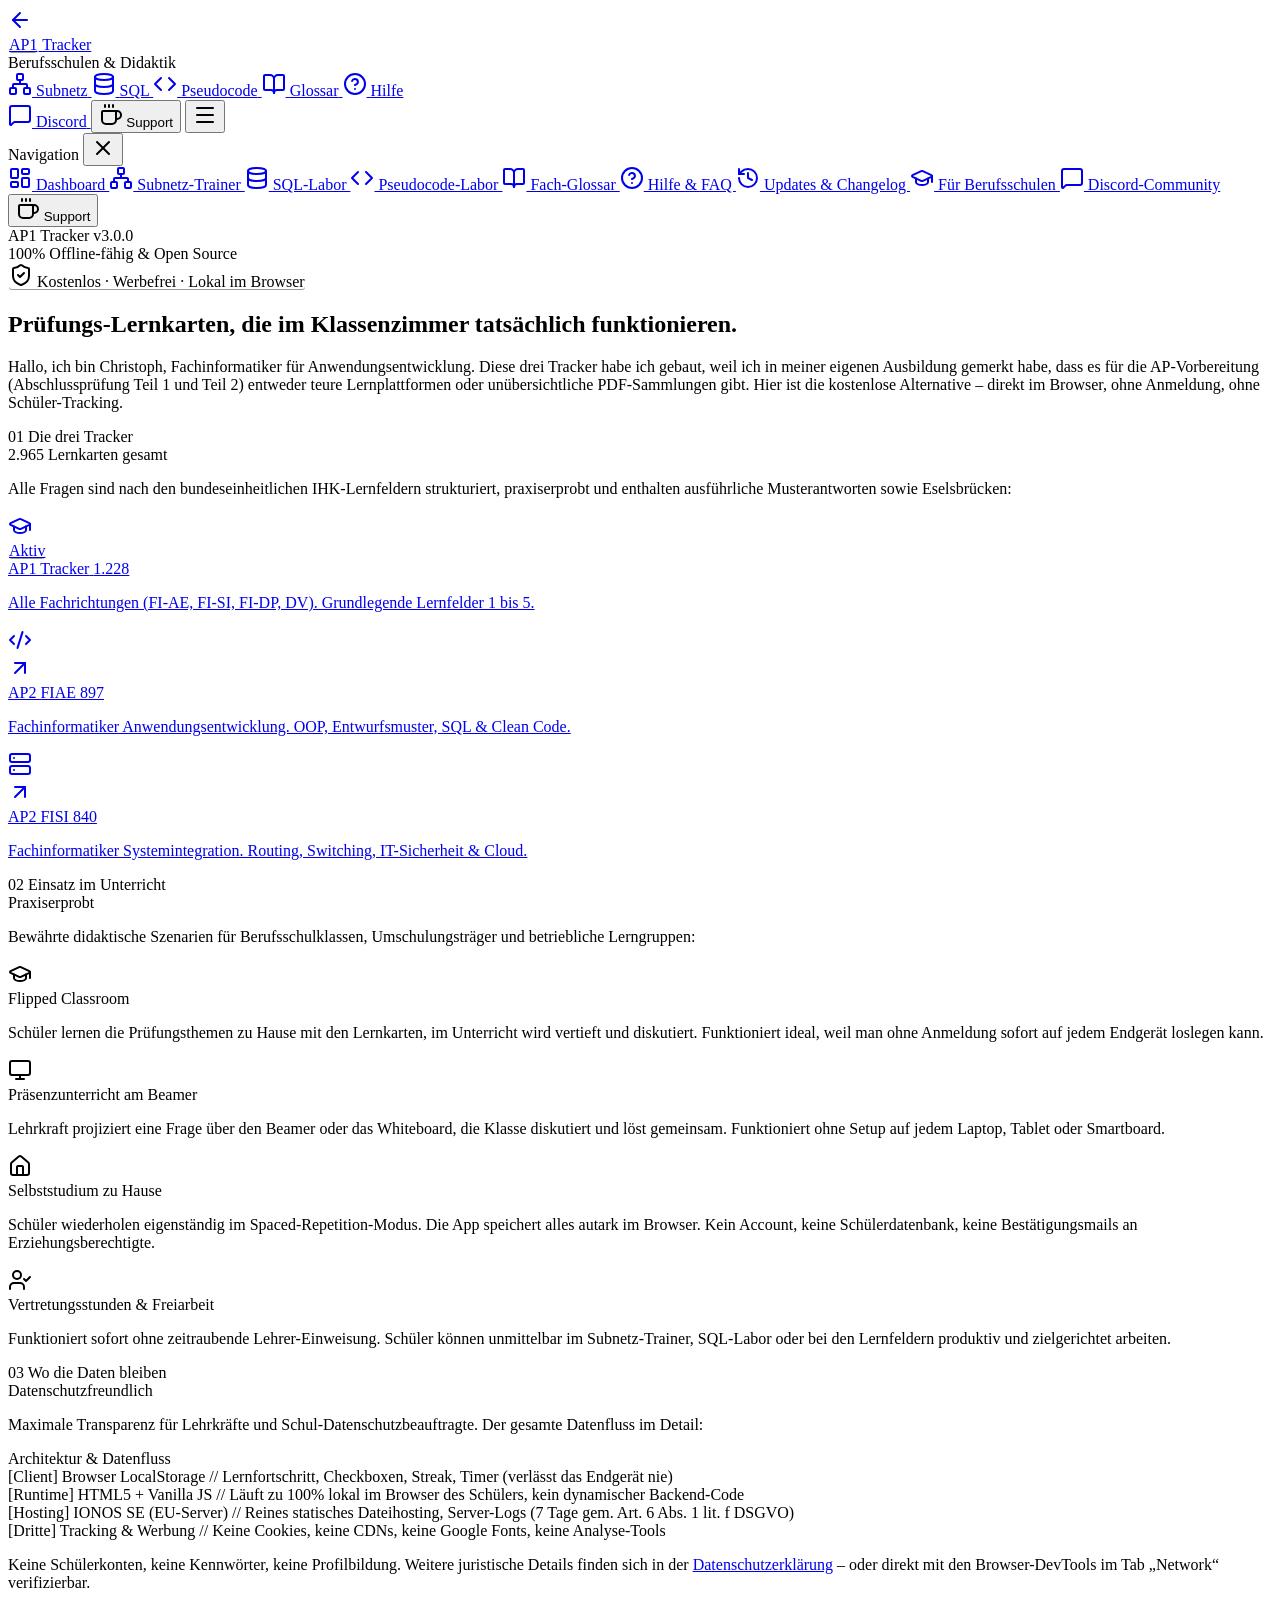
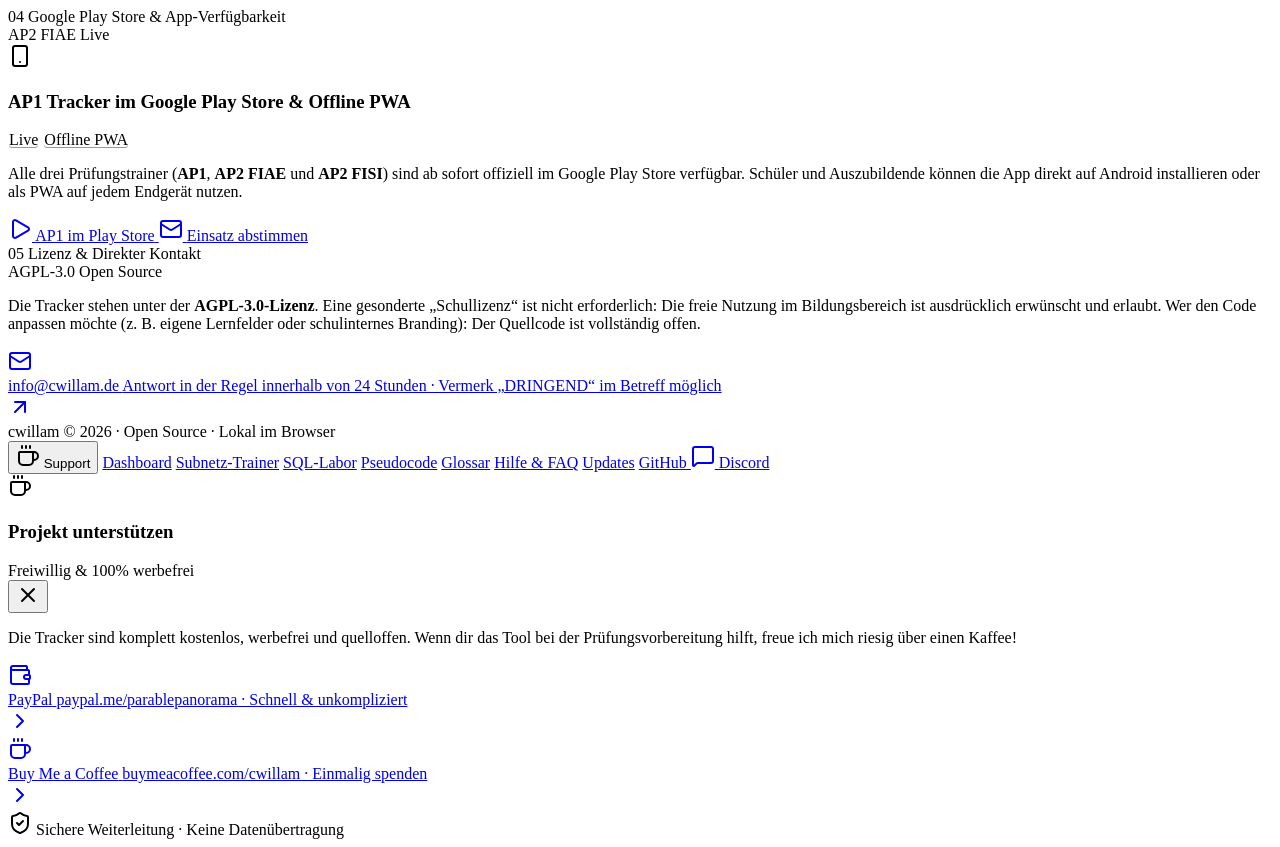
==== commit 167fa560: "feat: official google play store release announcement, tester exit guide & store links" ====
--- a/bildungseinrichtungen.html
+++ b/bildungseinrichtungen.html
@@ -508,25 +508,25 @@
             </div>
             <div class="space-y-1">
               <div class="flex items-center gap-2 flex-wrap">
-                <h3 class="text-base font-bold text-white">AP2 FIAE im Google Play Store</h3>
+                <h3 class="text-base font-bold text-white">AP1 Tracker im Google Play Store &amp; Offline PWA</h3>
                 <span class="kbd-cap bg-emerald-950/40 border-emerald-500/40 text-emerald-400 font-mono text-[10px] px-2 py-0.5">Live</span>
-                <span class="kbd-cap bg-blue-600/20 border-blue-500/40 text-blue-400 font-mono text-[10px] px-2 py-0.5">AP1 PWA / Vorbereitung</span>
+                <span class="kbd-cap bg-blue-600/20 border-blue-500/40 text-blue-400 font-mono text-[10px] px-2 py-0.5">Offline PWA</span>
               </div>
               <p class="text-xs text-dark-muted leading-relaxed max-w-xl">
-                Der <strong>AP2 FIAE Tracker</strong> ist bereits offiziell im Google Play Store veröffentlicht. Der <strong>AP1 Tracker</strong> läuft als vollwertige, offline-fähige Progressive Web App (PWA) direkt im Browser auf jedem Smartphone und befindet sich aktuell in Vorbereitung für den Store-Rollout.
+                Alle drei Prüfungstrainer (<strong>AP1</strong>, <strong>AP2 FIAE</strong> und <strong>AP2 FISI</strong>) sind ab sofort offiziell im Google Play Store verfügbar. Schüler und Auszubildende können die App direkt auf Android installieren oder als PWA auf jedem Endgerät nutzen.
               </p>
             </div>
           </div>
 
           <div class="flex flex-col sm:flex-row gap-2 shrink-0">
             <a
-              href="https://play.google.com/store/apps/details?id=de.cwillam.ap2.tracker"
+              href="https://play.google.com/store/apps/details?id=de.cwillam.ap1.tracker"
               target="_blank"
               rel="noopener"
-              class="inline-flex items-center justify-center gap-2 px-4 py-2.5 rounded-xl bg-purple-600/20 hover:bg-purple-600/30 text-purple-300 border border-purple-500/40 text-xs font-semibold transition-colors"
+              class="inline-flex items-center justify-center gap-2 px-4 py-2.5 rounded-xl bg-blue-600/20 hover:bg-blue-600/30 text-blue-300 border border-blue-500/40 text-xs font-semibold transition-colors"
             >
-              <i data-lucide="external-link" class="w-4 h-4"></i>
-              <span>AP2 im Play Store</span>
+              <i data-lucide="play" class="w-4 h-4 text-blue-400"></i>
+              <span>AP1 im Play Store</span>
             </a>
             <a
               href="mailto:info@cwillam.de?subject=Anfrage%20Schule%20%E2%80%93%20Einsatz%20im%20Unterricht&amp;body=Hallo%20Christoph%2C%0A%0Aich%20interessiere%20mich%20f%C3%BCr%20den%20Einsatz%20der%20Tracker%20im%20Unterricht.%0A%0AMeine%20Einrichtung%3A%20%0AKlassen%20%2F%20Fachrichtung%3A%20%0AAnzahl%20Sch%C3%BCler%3A%20%0A%0ALiebe%20Gr%C3%BC%C3%9Fe"
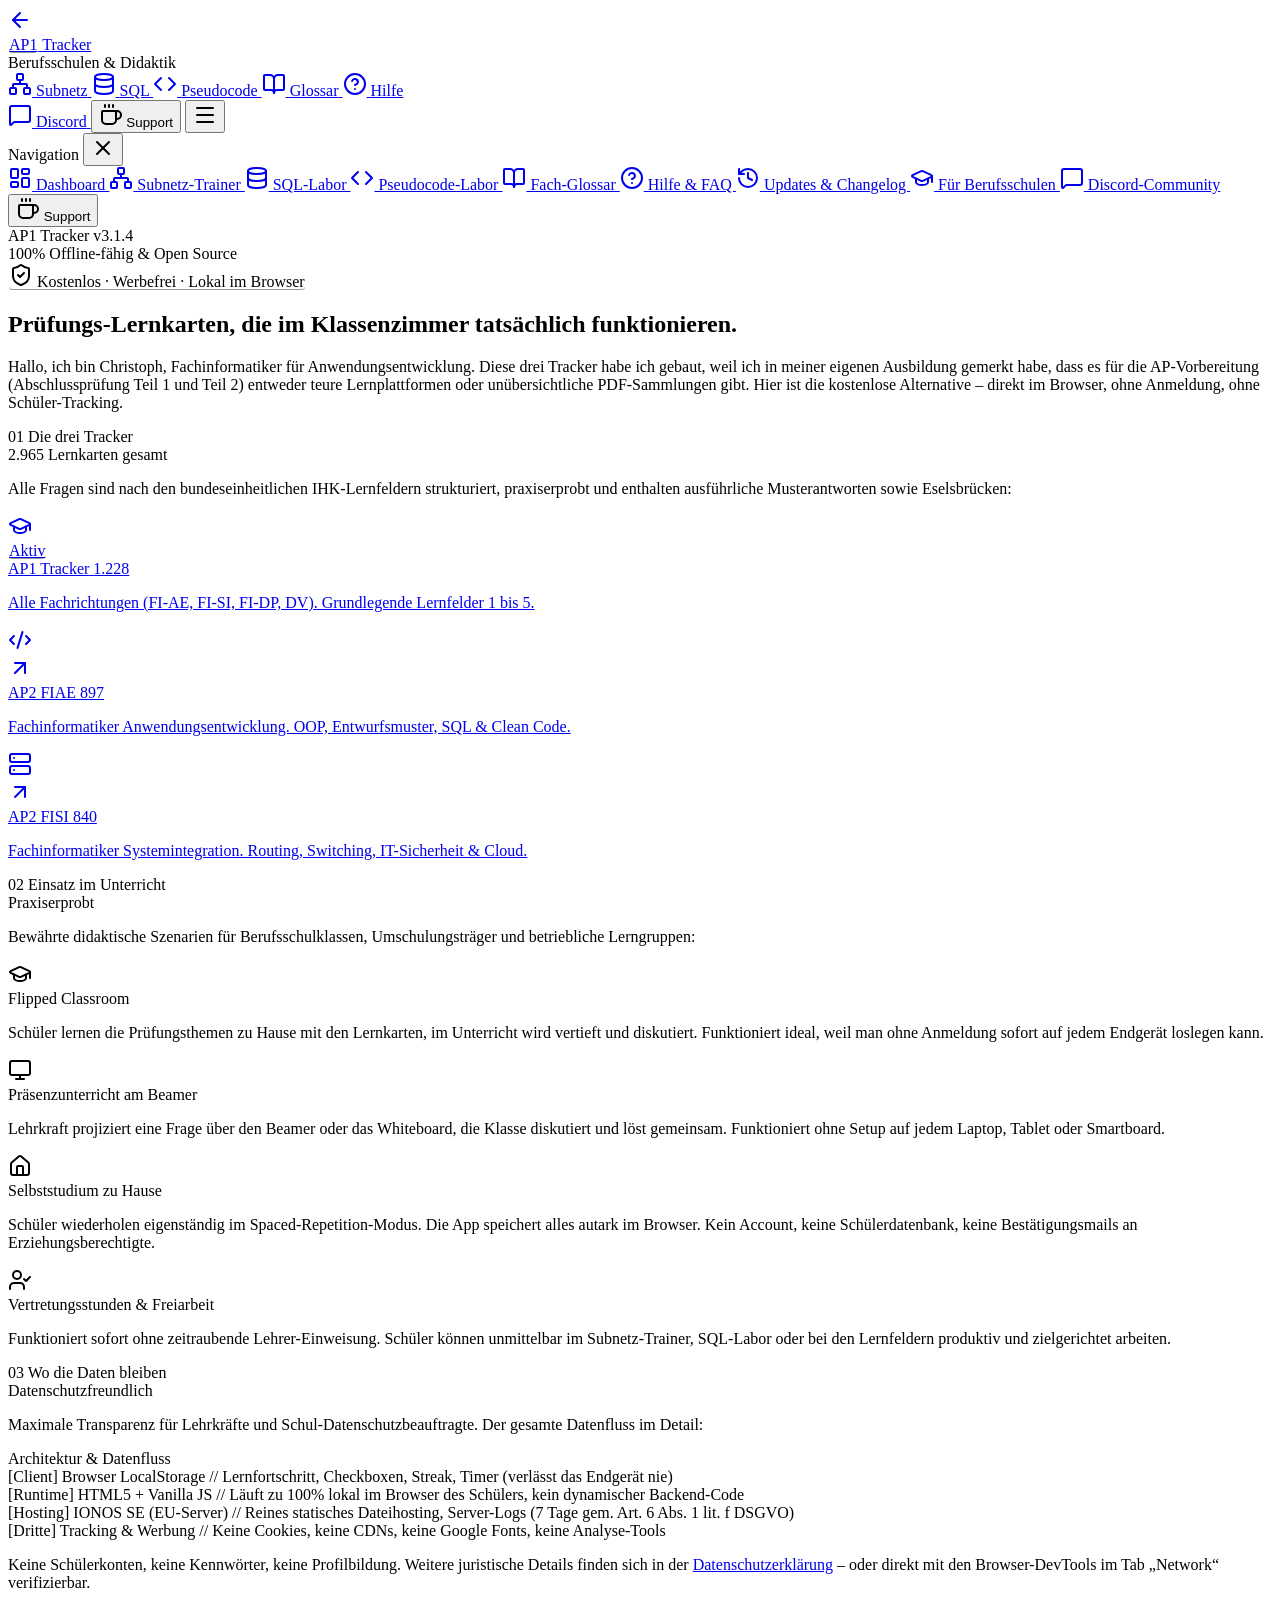
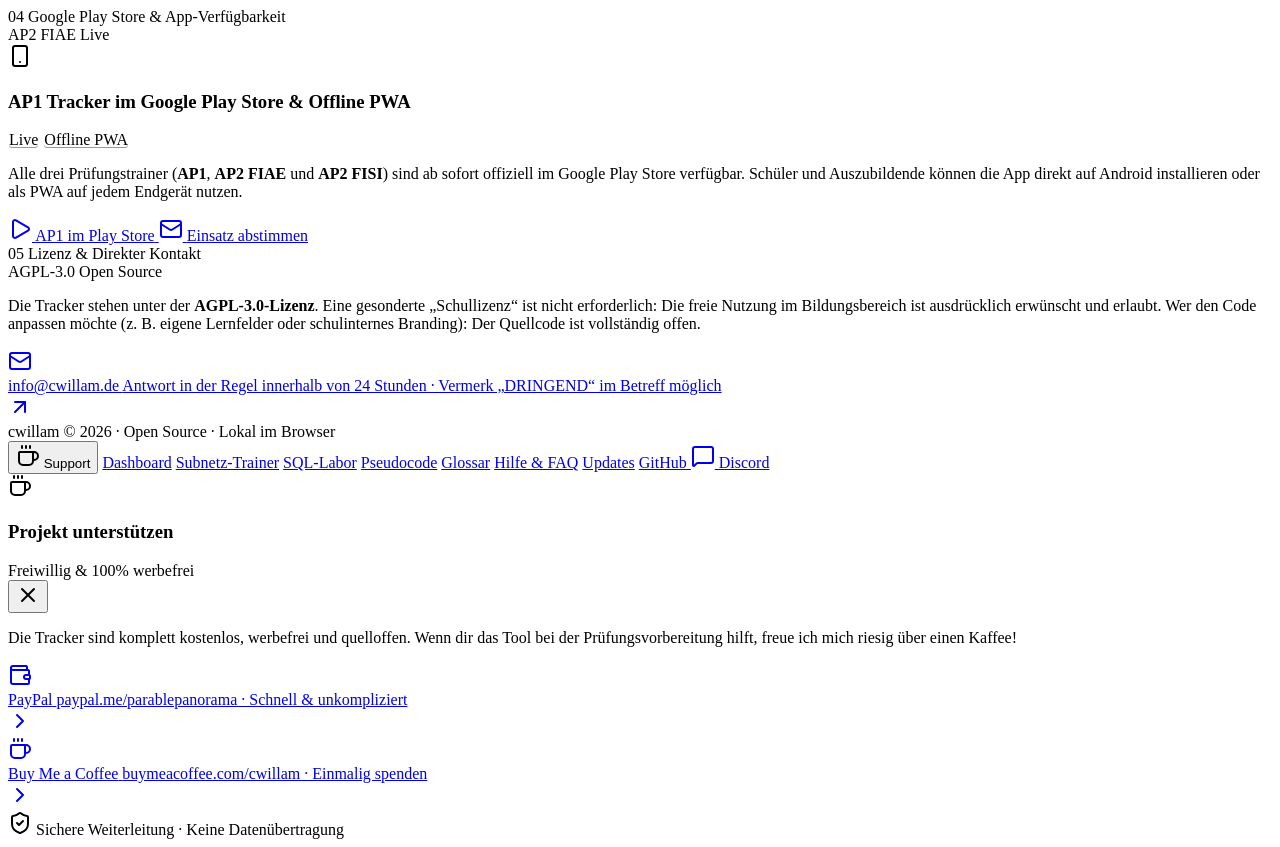
==== commit b02813de: "fix(version): update visible tracker versions and sw cache query strings to v3.1.4" ====
--- a/bildungseinrichtungen.html
+++ b/bildungseinrichtungen.html
@@ -47,7 +47,7 @@
     </style>
 
     <!-- Tailwind CSS (Offline / Local) -->
-    <script src="assets/js/tailwind.js?v=3.0.0"></script>
+    <script src="assets/js/tailwind.js?v=3.1.4"></script>
     <script>
       tailwind.config = {
         darkMode: "class",
@@ -240,7 +240,7 @@
         <div class="pt-4 border-t border-dark-border space-y-2 text-xs font-mono text-dark-dim">
           <div class="flex items-center justify-between">
             <span>AP1 Tracker</span>
-            <span class="text-blue-400">v3.0.0</span>
+            <span class="text-blue-400">v3.1.4</span>
           </div>
           <div class="text-[11px] text-dark-dim">
             100% Offline-fähig &amp; Open Source
@@ -686,7 +686,7 @@
     </div>
 
     <!-- Scripts -->
-    <script src="assets/js/lucide.min.js?v=3.0.0"></script>
+    <script src="assets/js/lucide.min.js?v=3.1.4"></script>
     <script>
       function toggleMobileMenu() {
         const menu = document.getElementById("mobileMenu");
@@ -760,7 +760,7 @@
 
       if ("serviceWorker" in navigator) {
         window.addEventListener("load", () => {
-          navigator.serviceWorker.register("sw.js?v=3.0.0").catch(() => {});
+          navigator.serviceWorker.register("sw.js?v=3.1.4").catch(() => {});
         });
       }
     </script>
